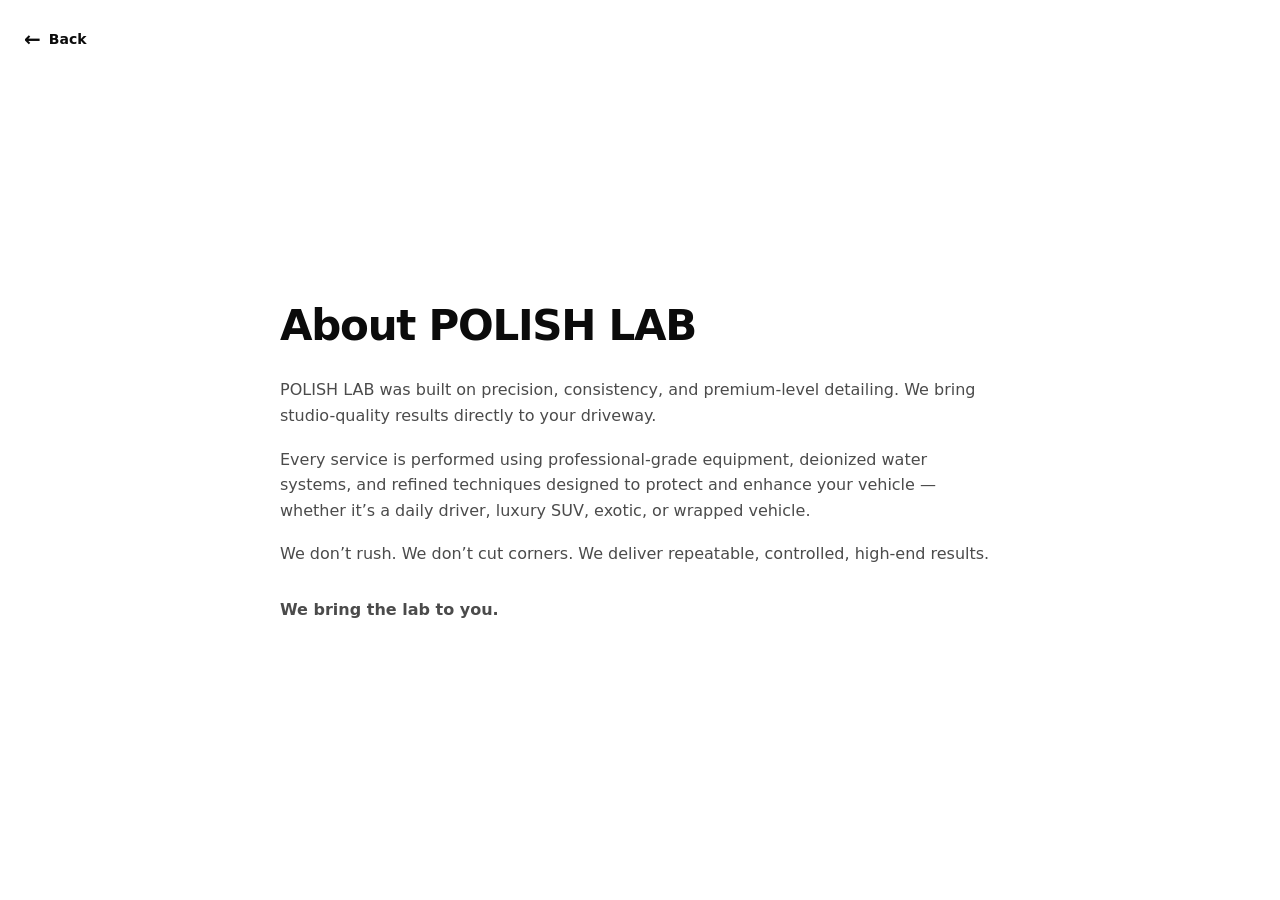
==== about.html @ dc3eb57a "Add files via upload" ====
<!DOCTYPE html>
<html lang="en">
  <head>
    <meta charset="UTF-8" />
    <meta name="viewport" content="width=device-width, initial-scale=1" />
    <title>About | POLISH LAB</title>
    <link rel="stylesheet" href="styles.css" />
  </head>
  <body>
    <section class="aboutPage">
      <a href="index.html" class="aboutBack" aria-label="Back to home">
        <span class="aboutBack__icon">←</span>
        <span class="aboutBack__text">Back</span>
      </a>

      <div class="aboutContainer">
        <h1>About POLISH LAB</h1>

        <p>
          POLISH LAB was built on precision, consistency, and premium-level
          detailing. We bring studio-quality results directly to your driveway.
        </p>

        <p>
          Every service is performed using professional-grade equipment,
          deionized water systems, and refined techniques designed to protect
          and enhance your vehicle — whether it’s a daily driver, luxury SUV,
          exotic, or wrapped vehicle.
        </p>

        <p>
          We don’t rush. We don’t cut corners. We deliver repeatable,
          controlled, high-end results.
        </p>

        <p class="aboutSignature">We bring the lab to you.</p>
      </div>
    </section>
  </body>
</html>
---- styles.css ----
:root {
  --bg: #ffffff;
  --text: #0b0b0b;
  --muted: #4b4b4b;
  --line: rgba(0, 0, 0, 0.12);
  --soft: rgba(0, 0, 0, 0.04);
  --shadow: 0 10px 30px rgba(0, 0, 0, 0.1);
  --shadow2: 0 18px 50px rgba(0, 0, 0, 0.12);

  --radius: 18px;
  --radius2: 24px;

  --container: 1120px;
  --font: "Inter", system-ui, -apple-system, Segoe UI, Roboto, Helvetica, Arial,
    sans-serif;
}

* {
  box-sizing: border-box;
}
html {
  scroll-behavior: smooth;
  scroll-padding-top: 90px; /* tweak if needed */
}
body {
  background: #000;
  margin: 0;
  font-family: var(--font);
  color: var(--text);

  line-height: 1.5;
}

main,
.section,
.footer {
  background: #fff;
}

img {
  max-width: 100%;
  display: block;
}
a {
  color: inherit;
  text-decoration: none;
}
button {
  font-family: inherit;
}

.container {
  width: min(var(--container), calc(100% - 32px));
  margin-inline: auto;
}

.sr-only {
  position: absolute;
  width: 1px;
  height: 1px;
  padding: 0;
  margin: -1px;
  overflow: hidden;
  clip: rect(0, 0, 0, 0);
  white-space: nowrap;
  border: 0;
}

.skip-link {
  position: absolute;
  left: -999px;
  top: 10px;
  background: #000;
  color: #fff;
  padding: 10px 12px;
  border-radius: 10px;
  z-index: 9999;
}
.skip-link:focus {
  left: 12px;
}

/* Header */
.header {
  position: sticky;
  top: 0;
  z-index: 100;
  background: rgba(255, 255, 255, 0.88);
  backdrop-filter: blur(10px);
  border-bottom: 1px solid var(--line);
  padding-top: env(safe-area-inset-top);
}
.header__inner {
  display: flex;
  align-items: center;
  justify-content: space-between;
  gap: 16px;
  padding: 14px 0;
}

.brand {
  display: flex;
  align-items: center;
  gap: 12px;
  min-width: 220px;
}
.brand__logo {
  width: 46px;
  height: 46px;
  object-fit: contain;
}
.brand__name {
  display: block;
  font-weight: 800;
  letter-spacing: 0.12em;
  font-size: 14px;
}
.brand__tagline {
  display: block;
  font-size: 12px;
  color: var(--muted);
}

.nav__toggle {
  display: none;
  border: 1px solid var(--line);
  background: white;
  color: #000;
  border-radius: 14px;
  padding: 10px 12px;
  align-items: center;
  justify-content: center;
  gap: 6px;
}
.nav__toggleLine {
  display: block;
  width: 20px;
  height: 2px;
  background: black;
  margin: 3px 0;
  border-radius: 10px;
}

.nav__menu {
  display: flex;
  align-items: center;
  gap: 18px;
  list-style: none;
  padding: 0;
  margin: 0;
}
/* Links */
.nav__link {
  position: relative;
  font-size: 14px;
  font-weight: 600;
  color: var(--text);
  padding: 8px 4px;
  transition: color 0.2s ease;
}

/* subtle underline hover (premium look) */
.nav__link::after {
  content: "";
  position: absolute;
  left: 0;
  bottom: -4px;
  width: 100%;
  height: 2px;
  background: #000;
  transform: scaleX(0);
  transform-origin: left;
  transition: transform 0.18s ease;
}

.nav__link:hover {
  color: #000;
}

.nav__link:hover::after {
  transform: scaleX(1);
}

/* CTA */
.nav__cta {
  margin-left: 8px;
}

.nav__cta .btn {
  padding: 10px 16px;
  border-radius: 999px;
  font-size: 14px;
  box-shadow: 0 10px 24px rgba(0, 0, 0, 0.08);
}

/* Buttons */
.btn {
  display: inline-flex;
  align-items: center;
  justify-content: center;
  gap: 10px;
  border-radius: 999px;
  border: 1px solid var(--line);
  padding: 12px 16px;
  font-weight: 600;
  font-size: 14px;
  letter-spacing: 0.02em;
  background: #fff;
  transition: transform 0.15s ease, box-shadow 0.15s ease, background 0.15s ease,
    border-color 0.15s ease;
  cursor: pointer;
}
.btn:hover {
  transform: translateY(-1px);
  box-shadow: 0 10px 24px rgba(0, 0, 0, 0.08);
}
.btn:active {
  transform: translateY(0);
}
.btn--primary {
  background: #000;
  color: #fff;
  border-color: #000;
}
.btn--primary:hover {
  box-shadow: 0 16px 30px rgba(0, 0, 0, 0.18);
}
.btn--nav {
  background: #000;
  color: #fff;
  border-color: #000;
}
.btn--ghost {
  background: transparent;
}
.btn--full {
  width: 100%;
}

/* Sections */
.section {
  padding: 80px 0;
}
.section--alt {
  background: linear-gradient(180deg, rgba(0, 0, 0, 0.02), rgba(0, 0, 0, 0));
  border-top: 1px solid var(--line);
  border-bottom: 1px solid var(--line);
}
.section__head {
  display: flex;
  align-items: flex-end;
  justify-content: space-between;
  gap: 16px;
  margin-bottom: 28px;
}
.section__title {
  margin: 0;
  font-size: 36px;
  letter-spacing: -0.02em;
}
.section__subtitle {
  margin: 0;
  max-width: 540px;
  color: var(--muted);
}

/* Hero */
.hero {
  position: relative;
  padding: 72px 0 56px;
  overflow: hidden;
}
.hero__grid {
  display: grid;
  grid-template-columns: 1.2fr 0.8fr;
  gap: 28px;
  align-items: stretch;
}
.kicker {
  display: inline-flex;
  gap: 8px;
  align-items: center;
  padding: 8px 12px;
  border: 1px solid var(--line);
  background: #fff;
  border-radius: 999px;
  margin: 0 0 14px;
  font-size: 12px;
  color: var(--muted);
}
.hero__title {
  margin: 0 0 14px;
  font-size: 52px;
  line-height: 1.05;
  letter-spacing: -0.04em;
}
.text-outline {
  -webkit-text-stroke: 1px #000;
  color: transparent;
}
.hero__subtitle {
  margin: 0 0 22px;
  font-size: 16px;
  color: var(--muted);
  max-width: 62ch;
}
.hero__actions {
  display: flex;
  flex-wrap: wrap;
  gap: 12px;
  margin-bottom: 22px;
}
.trust {
  display: flex;
  flex-wrap: wrap;
  gap: 10px 14px;
}
.trust__item {
  display: flex;
  gap: 10px;
  align-items: center;
  padding: 10px 12px;
  border-radius: 999px;
  background: var(--soft);
  border: 1px solid rgba(0, 0, 0, 0.06);
  font-size: 13px;
}
.trust__value {
  width: 22px;
  height: 22px;
  border-radius: 999px;
  background: #000;
  color: #fff;
  display: grid;
  place-items: center;
  font-size: 12px;
}
.trust__label {
  color: var(--muted);
}

.trust--links .trust__item {
  cursor: pointer;
}

.trust--links .trust__value {
  background: transparent;
  color: #000;
  border: 1px solid rgba(0, 0, 0, 0.12);
}

.trust--links .trust__item:hover .trust__value {
  background: #000;
  color: #fff;
  border-color: #000;
}

.hero__card {
  display: flex;
  align-items: flex-start; /* stops vertical stretching */
  margin-top: 70px;
}
.heroCard {
  width: 100%;
  max-width: 420px; /* keeps it compact and premium */
  border-radius: var(--radius2);
  border: 1px solid var(--line);
  background: #fff;
  box-shadow: var(--shadow2);
  overflow: hidden;
}
.heroCard__top {
  padding: 18px 18px 0;
}
.heroCard__label {
  margin: 0;
  font-size: 12px;
  color: var(--muted);
}
.heroCard__value {
  margin: 6px 0 0;
  font-weight: 700;
  letter-spacing: -0.02em;
  font-size: 22px;
}
.heroCard__body {
  padding: 18px;
}
.heroCard__title {
  margin: 10px 0 6px;
  font-size: 18px;
}
.heroCard__desc {
  margin: 0 0 14px;
  color: var(--muted);
  font-size: 14px;
}
.heroCard__fineprint {
  margin: 10px 0 0;
  font-size: 12px;
  color: var(--muted);
}
.hero__bg {
  position: absolute;
  inset: -40% -20%;
  background: radial-gradient(
      circle at 20% 20%,
      rgba(0, 0, 0, 0.12),
      transparent 40%
    ),
    radial-gradient(circle at 70% 30%, rgba(0, 0, 0, 0.1), transparent 35%),
    radial-gradient(circle at 40% 80%, rgba(0, 0, 0, 0.08), transparent 40%);
  pointer-events: none;
  filter: blur(20px);
  opacity: 0.55;
}

/* Cards */
.cards {
  display: grid;
  grid-template-columns: repeat(3, 1fr);
  gap: 16px;
}
.card {
  border: 1px solid var(--line);
  background: #fff;
  border-radius: var(--radius);
  padding: 20px;
  box-shadow: 0 10px 24px rgba(0, 0, 0, 0.06);
}
.card--soft {
  background: linear-gradient(180deg, #fff, rgba(0, 0, 0, 0.02));
}
.card__title {
  margin: 0 0 10px;
  font-size: 18px;
}
.card__text {
  margin: 0 0 14px;
  color: var(--muted);
  font-size: 14px;
}

.list {
  margin: 0;
  padding-left: 18px;
  color: var(--muted);
}
.list li {
  margin: 8px 0;
}
.list--compact li {
  margin: 6px 0;
}

/* Pricing */
.pricing {
  display: grid;
  grid-template-columns: repeat(3, 1fr);
  gap: 16px;
  align-items: stretch;
}
.priceCard {
  position: relative;
  border: 1px solid var(--line);
  background: #fff;
  border-radius: var(--radius2);
  padding: 20px;
  box-shadow: var(--shadow);
}
.priceCard--featured {
  border-color: #000;
  box-shadow: 0 22px 60px rgba(0, 0, 0, 0.16);
  transform: translateY(-6px);
}
.priceCard__badge {
  position: absolute;
  top: 14px;
  right: 14px;
  background: #000;
  color: #fff;
  font-size: 11px;
  padding: 8px 10px;
  border-radius: 999px;
  letter-spacing: 0.08em;
  text-transform: uppercase;
}
.priceCard__title {
  margin: 0 0 8px;
  font-size: 20px;
}
.priceCard__desc {
  margin: 0 0 14px;
  color: var(--muted);
  font-size: 14px;
}
.priceCard__meta {
  display: flex;
  align-items: baseline;
  justify-content: space-between;
  gap: 10px;
  border-top: 1px solid var(--line);
  border-bottom: 1px solid var(--line);
  padding: 12px 0;
  margin: 12px 0 14px;
}
.priceCard__price {
  font-size: 16px;
}
.priceCard__price strong {
  font-size: 20px;
}
.priceCard__note {
  color: var(--muted);
  font-size: 12px;
  max-width: 220px;
}

.note {
  margin-top: 18px;
  padding: 14px 16px;
  border-radius: var(--radius);
  border: 1px solid var(--line);
  background: #fff;
  color: var(--muted);
}

/* Booking */
.booking {
  display: grid;
  grid-template-columns: 0.95fr 1.05fr;
  gap: 16px;
  align-items: start;
  scroll-margin-top: 90px;
}

/* IMPORTANT: lock Square widget to a fixed viewport so the PAGE never shifts */
.squareWidgetWrap {
  border: 1px solid var(--line);
  border-radius: var(--radius2);
  background: #fff;
  padding: 18px;
  box-shadow: var(--shadow);

  /* new: fixed viewport height */
  height: min(78vh, 760px);
  min-height: 560px; /* keeps it usable on desktop */
  overflow: hidden; /* prevents the page from expanding/shrinking */
  position: relative;
}

/* Make the injected Square iframe fill the viewport */
.squareWidgetWrap iframe {
  width: 100% !important;
  height: 100% !important;
  border: 0 !important;
  display: block;
}

/* If Square injects a wrapper div around the iframe, keep it pinned */
.squareWidgetWrap > div {
  height: 100% !important;
}
.noscript {
  padding: 14px;
  border-radius: 14px;
  background: rgba(0, 0, 0, 0.06);
  color: var(--muted);
}

.divider {
  height: 1px;
  background: var(--line);
  margin: 16px 0;
}

/* Gallery */
.gallery {
  display: grid;
  grid-template-columns: repeat(3, 1fr);
  gap: 12px;
}
.gallery__item {
  border-radius: var(--radius);
  border: 1px solid var(--line);
  background: linear-gradient(135deg, rgba(0, 0, 0, 0.08), rgba(0, 0, 0, 0.02));
  min-height: 160px;
  padding: 16px;
  cursor: pointer;
  transition: transform 0.15s ease, box-shadow 0.15s ease;
}
.gallery__item:hover {
  transform: translateY(-2px);
  box-shadow: var(--shadow);
}
.gallery__ph {
  display: inline-flex;
  padding: 10px 12px;
  border-radius: 999px;
  background: #fff;
  border: 1px solid rgba(0, 0, 0, 0.1);
  color: var(--muted);
  font-size: 13px;
}

/* Reviews */
.reviewSlider {
  border: 1px solid var(--line);
  border-radius: var(--radius2);
  background: #fff;
  box-shadow: var(--shadow);
  padding: 18px;
}
.reviewSlider__track {
  display: flex;
  gap: 12px;
  overflow: hidden;
  scroll-behavior: smooth;
}
.review {
  flex: 0 0 100%;
  border-radius: var(--radius);
  background: linear-gradient(180deg, #fff, rgba(0, 0, 0, 0.02));
  border: 1px solid rgba(0, 0, 0, 0.08);
  padding: 18px;
}
.review__text {
  margin: 0 0 12px;
  font-size: 16px;
  letter-spacing: -0.01em;
}
.review__meta {
  margin: 0;
  color: var(--muted);
  font-size: 13px;
}
.reviewSlider__controls {
  display: flex;
  gap: 10px;
  justify-content: flex-end;
  margin-top: 12px;
}

/* FAQ */
.faq {
  display: grid;
  grid-template-columns: repeat(2, 1fr);
  gap: 12px;
}
.faq__item {
  border: 1px solid var(--line);
  border-radius: var(--radius);
  background: #fff;
  padding: 14px 16px;
}
.faq__q {
  cursor: pointer;
  font-weight: 600;
}
.faq__a {
  margin-top: 10px;
  color: var(--muted);
  font-size: 14px;
}

/* Contact */
.contact {
  display: grid;
  grid-template-columns: 1fr 1fr;
  gap: 16px;
  align-items: start;
}
.contactCards {
  margin-top: 14px;
  display: grid;
  grid-template-columns: repeat(3, 1fr);
  gap: 10px;
}
.miniCard {
  border: 1px solid var(--line);
  border-radius: var(--radius);
  background: #fff;
  padding: 12px;
}
.miniCard__label {
  margin: 0;
  font-size: 12px;
  color: var(--muted);
}
.miniCard__value {
  margin: 6px 0 0;
  font-weight: 650;
  font-size: 13px;
}

.contact__form {
  border: 1px solid var(--line);
  border-radius: var(--radius2);
  background: #fff;
  padding: 18px;
  box-shadow: var(--shadow);
}
.field {
  margin-bottom: 14px;
}
label {
  display: block;
  font-size: 12px;
  color: var(--muted);
  margin-bottom: 6px;
}
input,
textarea {
  width: 100%;
  border: 1px solid var(--line);
  border-radius: 14px;
  padding: 12px 12px;
  font-size: 14px;
  outline: none;
  transition: border-color 0.15s ease, box-shadow 0.15s ease;
}
input:focus,
textarea:focus {
  border-color: #000;
  box-shadow: 0 0 0 4px rgba(0, 0, 0, 0.08);
}
.error {
  display: block;
  margin-top: 6px;
  color: #a40000;
  font-size: 12px;
  min-height: 14px;
}
.formNote {
  margin: 10px 0 0;
  color: var(--muted);
  font-size: 12px;
}

/* Footer */
.footer {
  border-top: 1px solid var(--line);
  padding: 26px 0 80px;
  background: #fff;
}
.footer__inner {
  display: grid;
  grid-template-columns: 1fr auto;
  gap: 16px;
  align-items: center;
}
.footer__brand {
  display: flex;
  align-items: center;
  gap: 12px;
}
.footer__logo {
  width: 40px;
  height: 40px;
  object-fit: contain;
}
.footer__name {
  margin: 0;
  font-weight: 800;
  letter-spacing: 0.12em;
  font-size: 13px;
}
.footer__copy {
  margin: 4px 0 0;
  color: var(--muted);
  font-size: 12px;
}
.footer__links {
  display: flex;
  gap: 14px;
  color: var(--muted);
  font-size: 14px;
}
.footer__links a:hover {
  color: var(--text);
}
.footer__fineprint {
  grid-column: 1 / -1;
  margin: 0;
  color: var(--muted);
  font-size: 12px;
}

/* Sticky booking button */
.stickyBook {
  position: fixed;
  left: 0;
  right: 0;
  bottom: 0;
  padding: 12px;
  background: rgba(255, 255, 255, 0.9);
  backdrop-filter: blur(10px);
  border-top: 1px solid var(--line);
  z-index: 120;
  display: none;
}

/* Modal */
.modal {
  position: fixed;
  inset: 0;
  display: none;
  z-index: 200;
}
.modal[aria-hidden="false"] {
  display: block;
}
.modal__backdrop {
  position: absolute;
  inset: 0;
  background: rgba(0, 0, 0, 0.55);
}
.modal__panel {
  position: relative;
  width: min(720px, calc(100% - 24px));
  margin: 8vh auto 0;
  background: #fff;
  border-radius: var(--radius2);
  padding: 18px;
  box-shadow: var(--shadow2);
}
.modal__close {
  position: absolute;
  top: 10px;
  right: 10px;
  border: 1px solid var(--line);
  border-radius: 12px;
  background: #fff;
  width: 40px;
  height: 40px;
  cursor: pointer;
}
.modal__title {
  margin: 0 0 6px;
  font-weight: 800;
  letter-spacing: -0.02em;
}
.modal__text {
  margin: 0;
  color: var(--muted);
}

/* Responsive */
@media (max-width: 980px) {
  .hero__card {
    margin-top: 10px;
  }
  .hero__grid {
    grid-template-columns: 1fr;
  }
  .hero__title {
    font-size: 44px;
  }
  .section__head {
    flex-direction: column;
    align-items: flex-start;
  }
  .cards {
    grid-template-columns: 1fr;
  }
  .pricing {
    grid-template-columns: 1fr;
  }
  .priceCard--featured {
    transform: none;
  }
  .booking {
    grid-template-columns: 1fr;
  }
  .gallery {
    grid-template-columns: repeat(2, 1fr);
  }
  .faq {
    grid-template-columns: 1fr;
  }
  .contact {
    grid-template-columns: 1fr;
  }
  .contactCards {
    grid-template-columns: 1fr;
  }
  .footer__inner {
    grid-template-columns: 1fr;
  }
  .footer__links {
    justify-content: flex-start;
  }
}

@media (max-width: 860px) {
  /* Hamburger */
  .nav__toggle {
    display: inline-flex !important;
    align-items: center;
    justify-content: center;
    width: 46px;
    height: 46px;
    border-radius: 16px;
    box-shadow: 0 10px 24px rgba(0, 0, 0, 0.08);
  }

  /* Menu panel (premium) */
  .nav__menu {
    position: absolute;
    top: 72px;
    left: 16px;
    right: 16px;

    display: none;
    flex-direction: column;
    gap: 0;

    background: rgba(255, 255, 255, 0.92);
    backdrop-filter: blur(14px);
    -webkit-backdrop-filter: blur(14px);

    border: 1px solid rgba(0, 0, 0, 0.12);
    border-radius: 22px;
    padding: 10px;

    box-shadow: 0 22px 60px rgba(0, 0, 0, 0.16);
    z-index: 200;

    transform-origin: top;
  }

  /* Open state + animation */
  .nav__menu.is-open {
    display: flex;
    animation: navDrop 0.18s ease-out;
  }

  @keyframes navDrop {
    from {
      opacity: 0;
      transform: translateY(-8px) scale(0.98);
    }
    to {
      opacity: 1;
      transform: translateY(0) scale(1);
    }
  }

  /* Links (bigger + separators) */
  .nav__link {
    display: flex;
    align-items: center;
    justify-content: space-between;

    padding: 14px 14px;
    border-radius: 16px;

    font-size: 15px;
    font-weight: 600;
    color: var(--text);
  }

  .nav__link::after {
    content: none;
  }

  .nav__link:hover {
    background: rgba(0, 0, 0, 0.04);
  }

  /* subtle divider line between items */
  .nav__menu li:not(.nav__cta) + li:not(.nav__cta) {
    border-top: 1px solid rgba(0, 0, 0, 0.06);
    margin-top: 2px;
    padding-top: 2px;
  }

  /* CTA section */
  .nav__cta {
    margin-top: 10px;
    padding-top: 10px;
    border-top: 1px solid rgba(0, 0, 0, 0.08);
  }

  .nav__cta .btn {
    width: 100%;
    justify-content: center;
    padding: 14px;
    font-size: 15px;
    border-radius: 999px;
  }

  /* Hero card center */
  .hero__card {
    justify-content: center;
  }
  .heroCard {
    margin-inline: auto;
  }

  /* Sticky book */
  .stickyBook {
    display: block;
  }
}

/* =========================
   SERVICES (clean premium grid)
========================= */
.svcGrid {
  display: grid;
  grid-template-columns: repeat(3, 1fr);
  gap: 16px;
}

.svcCard {
  border: 1px solid var(--line);
  background: #fff;
  border-radius: var(--radius2);
  padding: 18px;
  box-shadow: 0 10px 24px rgba(0, 0, 0, 0.06);
  display: flex;
  flex-direction: column;
}

.svcCard--wide {
  grid-column: 1 / -1;
}

.svcCard__head {
  margin-bottom: 12px;
}

.svcCard__title {
  margin: 0 0 6px;
  font-size: 20px;
  letter-spacing: -0.02em;
}

.svcCard__sub {
  margin: 0;
  color: var(--muted);
  font-size: 14px;
  max-width: 56ch;
}

.svcTier {
  border: 1px solid rgba(0, 0, 0, 0.08);
  background: rgba(0, 0, 0, 0.02);
  border-radius: var(--radius);
  padding: 12px 12px;
  margin-top: 10px;
}

.svcTier--premium {
  border-color: #000;
  background: #fff;
}

.svcTier--signature {
  border-color: #000;
  background: linear-gradient(180deg, #fff, rgba(0, 0, 0, 0.03));
}

.svcTier__top {
  display: flex;
  align-items: center;
  justify-content: space-between;
  gap: 10px;
  margin-bottom: 6px;
}

.svcTier__name {
  font-weight: 650;
  font-size: 14px;
  letter-spacing: -0.01em;
}

.svcTier__tag {
  font-size: 11px;
  padding: 6px 10px;
  border-radius: 999px;
  border: 1px solid rgba(0, 0, 0, 0.12);
  color: var(--muted);
  background: #fff;
  letter-spacing: 0.08em;
  text-transform: uppercase;
}

.svcTier__tag--dark {
  background: #000;
  color: #fff;
  border-color: #000;
}

.svcTier__desc {
  margin: 0;
  color: var(--muted);
  font-size: 13px;
  line-height: 1.45;
}

.svcCard__cta {
  margin-top: auto;
  padding-top: 12px;
  color: #000;
  font-weight: 600;
  font-size: 14px;
  text-decoration: none;
  display: inline-flex;
  align-items: center;
  gap: 8px;
}

.svcCard__cta:hover {
  text-decoration: underline;
}

@media (max-width: 980px) {
  .svcGrid {
    grid-template-columns: 1fr;
  }
  .svcCard--wide {
    grid-column: auto;
  }
}

#services {
  padding-top: 32px; /* was effectively 80px */
}

/* Most Popular: slightly tighter list spacing inside cards */
#packages .list--compact li {
  margin: 5px 0;
}

/* Align "Most Popular" cards perfectly */
#packages .priceCard {
  display: flex;
  flex-direction: column;
}

#packages .priceCard .list {
  margin-top: 10px;
  margin-bottom: 14px;
}

/* Push CTA area to the bottom so all buttons line up */
#packages .priceCard .btn {
  margin-top: auto;
}

/* Fineprint spacing consistent (avoid inline style differences) */
#packages .priceCard .pkgFineprint {
  margin-top: 10px;
  font-size: 12px;
  color: var(--muted);
}

/* Most Popular: keep all cards perfectly level */
#packages .priceCard--featured {
  transform: none;
}

/* Most Popular: lock CTA block to the bottom */
#packages .priceCard {
  display: flex;
  flex-direction: column;
}

#packages .pkgCta {
  margin-top: auto; /* pushes button+fineprint to bottom */
}

#packages .pkgFineprint {
  margin: 10px 0 0;
  font-size: 12px;
  color: var(--muted);
}

/* FAQ polish: better click target + subtle hover */
.faq__q {
  list-style: none;
  padding: 6px 0;
}

.faq__item[open] {
  border-color: rgba(0, 0, 0, 0.22);
  box-shadow: 0 10px 24px rgba(0, 0, 0, 0.06);
}

.faq__item:hover {
  border-color: rgba(0, 0, 0, 0.18);
}

.faq {
  display: block !important; /* override grid */
  column-count: 2;
  column-gap: 12px;
}

.faq__item {
  display: inline-block; /* needed for columns */
  width: 100%;
  margin: 0 0 12px;
  break-inside: avoid;
  -webkit-column-break-inside: avoid; /* Safari */
}

@media (max-width: 980px) {
  .faq {
    column-count: 1;
  }
}

/* =========================
   Contact (premium)
========================= */
.contactPro {
  display: grid;
  grid-template-columns: 1.05fr 0.95fr;
  gap: 16px;
  align-items: start;
}

.contactActions {
  display: flex;
  flex-wrap: wrap;
  gap: 10px;
  margin: 18px 0 16px;
}

.contactGrid {
  display: grid;
  grid-template-columns: repeat(2, 1fr);
  gap: 12px;
}

.infoCard {
  border: 1px solid var(--line);
  border-radius: var(--radius);
  background: #fff;
  padding: 14px;
}

.infoCard__label {
  margin: 0;
  font-size: 12px;
  color: var(--muted);
}

.infoCard__value {
  margin: 6px 0 0;
  font-weight: 700;
  font-size: 14px;
}

.infoCard__note {
  margin: 8px 0 0;
  font-size: 12px;
  color: var(--muted);
  line-height: 1.4;
}

.contactLink {
  text-decoration: underline;
  text-underline-offset: 3px;
}

.contactMini {
  margin-top: 14px;
  border: 1px solid var(--line);
  border-radius: var(--radius);
  background: linear-gradient(180deg, #fff, rgba(0, 0, 0, 0.02));
  padding: 14px;
  color: var(--muted);
  font-size: 14px;
}

.contactPro__form {
  border: 1px solid var(--line);
  border-radius: var(--radius2);
  background: #fff;
  padding: 18px;
  box-shadow: var(--shadow);
}

.formHead {
  margin-bottom: 14px;
}

.formHead__title {
  margin: 0 0 6px;
  font-size: 18px;
}

.formHead__sub {
  margin: 0;
  color: var(--muted);
  font-size: 14px;
}

.fieldRow {
  display: grid;
  grid-template-columns: 1fr 1fr;
  gap: 12px;
}

select {
  width: 100%;
  border: 1px solid var(--line);
  border-radius: 14px;
  padding: 12px 12px;
  font-size: 14px;
  outline: none;
  background: #fff;
}

select:focus {
  border-color: #000;
  box-shadow: 0 0 0 4px rgba(0, 0, 0, 0.08);
}

.formFineprint {
  margin: 10px 0 0;
  color: var(--muted);
  font-size: 12px;
}

@media (max-width: 980px) {
  .contactPro {
    grid-template-columns: 1fr;
  }
  .contactGrid {
    grid-template-columns: 1fr;
  }
  .fieldRow {
    grid-template-columns: 1fr;
  }
}

/* =========================
   Gift Cards
========================= */
.giftGrid {
  display: grid;
  grid-template-columns: 1.1fr 0.9fr;
  gap: 18px;
  align-items: center;
}

.giftContent .btn {
  margin-top: 16px;
}

.giftCard {
  border-radius: var(--radius2);
  border: 1px solid var(--line);
  background: linear-gradient(180deg, #000, #111);
  color: #fff;
  padding: 26px;
  box-shadow: var(--shadow2);
}

.giftCard__label {
  margin: 0 0 6px;
  font-size: 12px;
  letter-spacing: 0.18em;
  opacity: 0.7;
}

.giftCard__value {
  margin: 0;
  font-size: 28px;
  font-weight: 800;
  letter-spacing: -0.02em;
}

.giftCard__note {
  margin-top: 12px;
  font-size: 13px;
  opacity: 0.85;
}

@media (max-width: 980px) {
  .giftGrid {
    grid-template-columns: 1fr;
  }
}

/* =========================
   Gift Card – Physical Card Look
========================= */
.giftCard {
  position: relative;
  height: 220px;
  max-width: 360px; /* ⬅ controls length */
  width: 100%;
  margin-inline: auto;

  border-radius: 20px;
  background: linear-gradient(180deg, #0a0a0a, #000);
  border: 1px solid rgba(255, 255, 255, 0.08);
  display: grid;
  place-items: center;
  box-shadow: 0 20px 40px rgba(0, 0, 0, 0.5),
    inset 0 1px 0 rgba(255, 255, 255, 0.06);
  overflow: hidden;
}

.giftCard__logo {
  width: 140px;
  height: auto;
  opacity: 0.95;
  filter: drop-shadow(0 6px 14px rgba(0, 0, 0, 0.6));
}

/* subtle light sweep for luxury feel */
.giftCard__shine {
  position: absolute;
  inset: 0;
  background: linear-gradient(
    120deg,
    transparent 30%,
    rgba(255, 255, 255, 0.08),
    transparent 70%
  );
  opacity: 0.6;
  pointer-events: none;
}

.giftCard {
  transition: transform 0.25s ease, box-shadow 0.25s ease;
}

.giftCard:hover {
  transform: translateY(-4px);
  box-shadow: 0 28px 60px rgba(0, 0, 0, 0.6),
    inset 0 1px 0 rgba(255, 255, 255, 0.06);
}

/* =========================
   Footer (premium)
========================= */
.footer__inner {
  display: grid;
  grid-template-columns: 1fr;
  gap: 18px;
}

.footer__cols {
  display: grid;
  grid-template-columns: repeat(3, 1fr);
  gap: 14px;
}

.footerCol {
  border: 1px solid var(--line);
  border-radius: var(--radius);
  background: #fff;
  padding: 14px;
}

.footerCol__title {
  margin: 0 0 10px;
  font-size: 12px;
  letter-spacing: 0.12em;
  text-transform: uppercase;
  color: var(--muted);
}

.footerCol__links {
  display: grid;
  gap: 8px;
  font-size: 14px;
  color: var(--muted);
}

.footerCol__links a:hover {
  color: var(--text);
}

.footer__bar {
  display: flex;
  align-items: center;
  justify-content: space-between;
  gap: 12px;
  border-top: 1px solid var(--line);
  padding-top: 14px;
}

.footer__book {
  font-weight: 700;
  color: #000;
  white-space: nowrap;
}

.footer__book:hover {
  text-decoration: underline;
  text-underline-offset: 3px;
}

@media (max-width: 980px) {
  .footer__cols {
    grid-template-columns: 1fr;
  }
  .footer__bar {
    flex-direction: column;
    align-items: flex-start;
  }
}

@media (max-width: 980px) {
  .hero__card {
    justify-content: center; /* centers horizontally */
  }

  .heroCard {
    margin-inline: auto; /* safety net */
  }
}

/* =========================
   About Page
========================= */
.aboutPage {
  min-height: 100vh;
  padding: 80px 20px;
  display: flex;
  align-items: center;
  justify-content: center;
  background: var(--bg);
  position: relative;
}

.aboutContainer {
  max-width: 720px;
  text-align: left;
}

.aboutContainer h1 {
  font-size: 42px;
  margin-bottom: 20px;
  letter-spacing: -0.03em;
}

.aboutContainer p {
  font-size: 16px;
  color: var(--muted);
  margin-bottom: 18px;
  line-height: 1.6;
}

.aboutSignature {
  margin-top: 30px;
  font-weight: 700;
  color: var(--text);
}

/* Back Arrow */
.aboutBack {
  position: absolute;
  top: 24px;
  left: 24px;
  display: inline-flex;
  align-items: center;
  gap: 8px;
  font-size: 14px;
  font-weight: 600;
  color: var(--text);
}

.aboutBack__icon {
  font-size: 20px;
  transition: transform 0.2s ease;
}

.aboutBack:hover .aboutBack__icon {
  transform: translateX(-4px);
}

.aboutSub {
  margin: 0 0 20px;
  font-size: 18px;
  font-weight: 600;
  letter-spacing: 0.08em;
  text-transform: uppercase;
  color: var(--muted);
}

.processList {
  margin-top: 20px;
  padding-left: 20px;
  display: grid;
  gap: 16px;
}

.processList li strong {
  color: var(--text);
}

.processList li p {
  margin: 8px 0 0;
  font-size: 14px;
  color: var(--muted);
  line-height: 1.6;
}

.advantagesList {
  display: grid;
  gap: 18px;
  margin-top: 20px;
}

.advantageItem h3 {
  margin: 0 0 8px;
  font-size: 16px;
}

.advantageItem p {
  margin: 0;
  font-size: 14px;
  color: var(--muted);
  line-height: 1.6;
}

/* =========================
   MOBILE SPACING — ULTRA TIGHT (BUT CLEAN)
========================= */
@media (max-width: 860px) {
  /* Sections start much sooner */
  .section {
    padding: 22px 0;
  }

  /* First section after hero almost hugs it */
  .hero + .section {
    padding-top: 16px;
  }

  /* Hero compact */
  .hero {
    padding: 26px 0 22px;
  }

  /* Section headers tighter */
  .section__head {
    margin-bottom: 10px;
  }

  /* Titles tighter */
  .section__title {
    margin-bottom: 4px;
    font-size: 28px;
  }

  /* Subtitle spacing reduced */
  .section__subtitle {
    margin-top: 2px;
    margin-bottom: 8px;
  }

  /* Grid gaps tighter */
  .cards,
  .pricing,
  .svcGrid,
  .contactPro,
  .booking {
    gap: 8px;
  }

  /* FAQ padding tighter */
  .faq__item {
    padding: 10px 12px;
  }

  /* Contact form tighter */
  .contact__form {
    padding: 14px;
  }
}

@media (max-width: 860px) {
  /* Header color tweak is fine */
  .header {
    position: sticky;
    top: 0;
    z-index: 100;
    background: black;
    color: #d4d7db;
    backdrop-filter: blur(10px);
    border-bottom: 1px solid var(--line);
  }

  .brand__tagline {
    font-size: 12px;
    color: #9ea3a8;
  }

  /* Hamburger SHOULD be visible */
  .nav__toggle {
    display: inline-flex !important;
    align-items: center;
    justify-content: center;
    width: 46px;
    height: 46px;
    border-radius: 16px;
    background: black;
    outline: white solid 1px;
  }

  .nav__toggleLine {
    background: white;
  }

  /* IMPORTANT: menu hidden by default */
  .nav__menu {
    position: absolute;
    top: 72px;
    left: 16px;
    right: 16px;

    display: none; /* ✅ keep hidden */
    flex-direction: column;
    gap: 0;

    background: rgba(255, 255, 255, 0.95);
    backdrop-filter: blur(14px);
    border: 1px solid rgba(0, 0, 0, 0.12);
    border-radius: 22px;
    padding: 10px;

    box-shadow: 0 22px 60px rgba(0, 0, 0, 0.16);
    z-index: 200;
  }

  /* ONLY open when JS adds class */
  .nav__menu.is-open {
    display: flex;
    animation: navDrop 0.18s ease-out;
  }

  .nav__link {
    padding: 14px 14px;
    border-radius: 16px;
    font-size: 15px;
    font-weight: 600;
    color: #000;
  }

  .nav__link:hover {
    background: rgba(0, 0, 0, 0.04);
  }

  .nav__cta {
    margin-top: 10px;
    padding-top: 10px;
    border-top: 1px solid rgba(0, 0, 0, 0.08);
  }
}

/* Hide specific elements only on mobile */
@media (max-width: 860px) {
  .hide-mobile {
    display: none !important;
  }
}
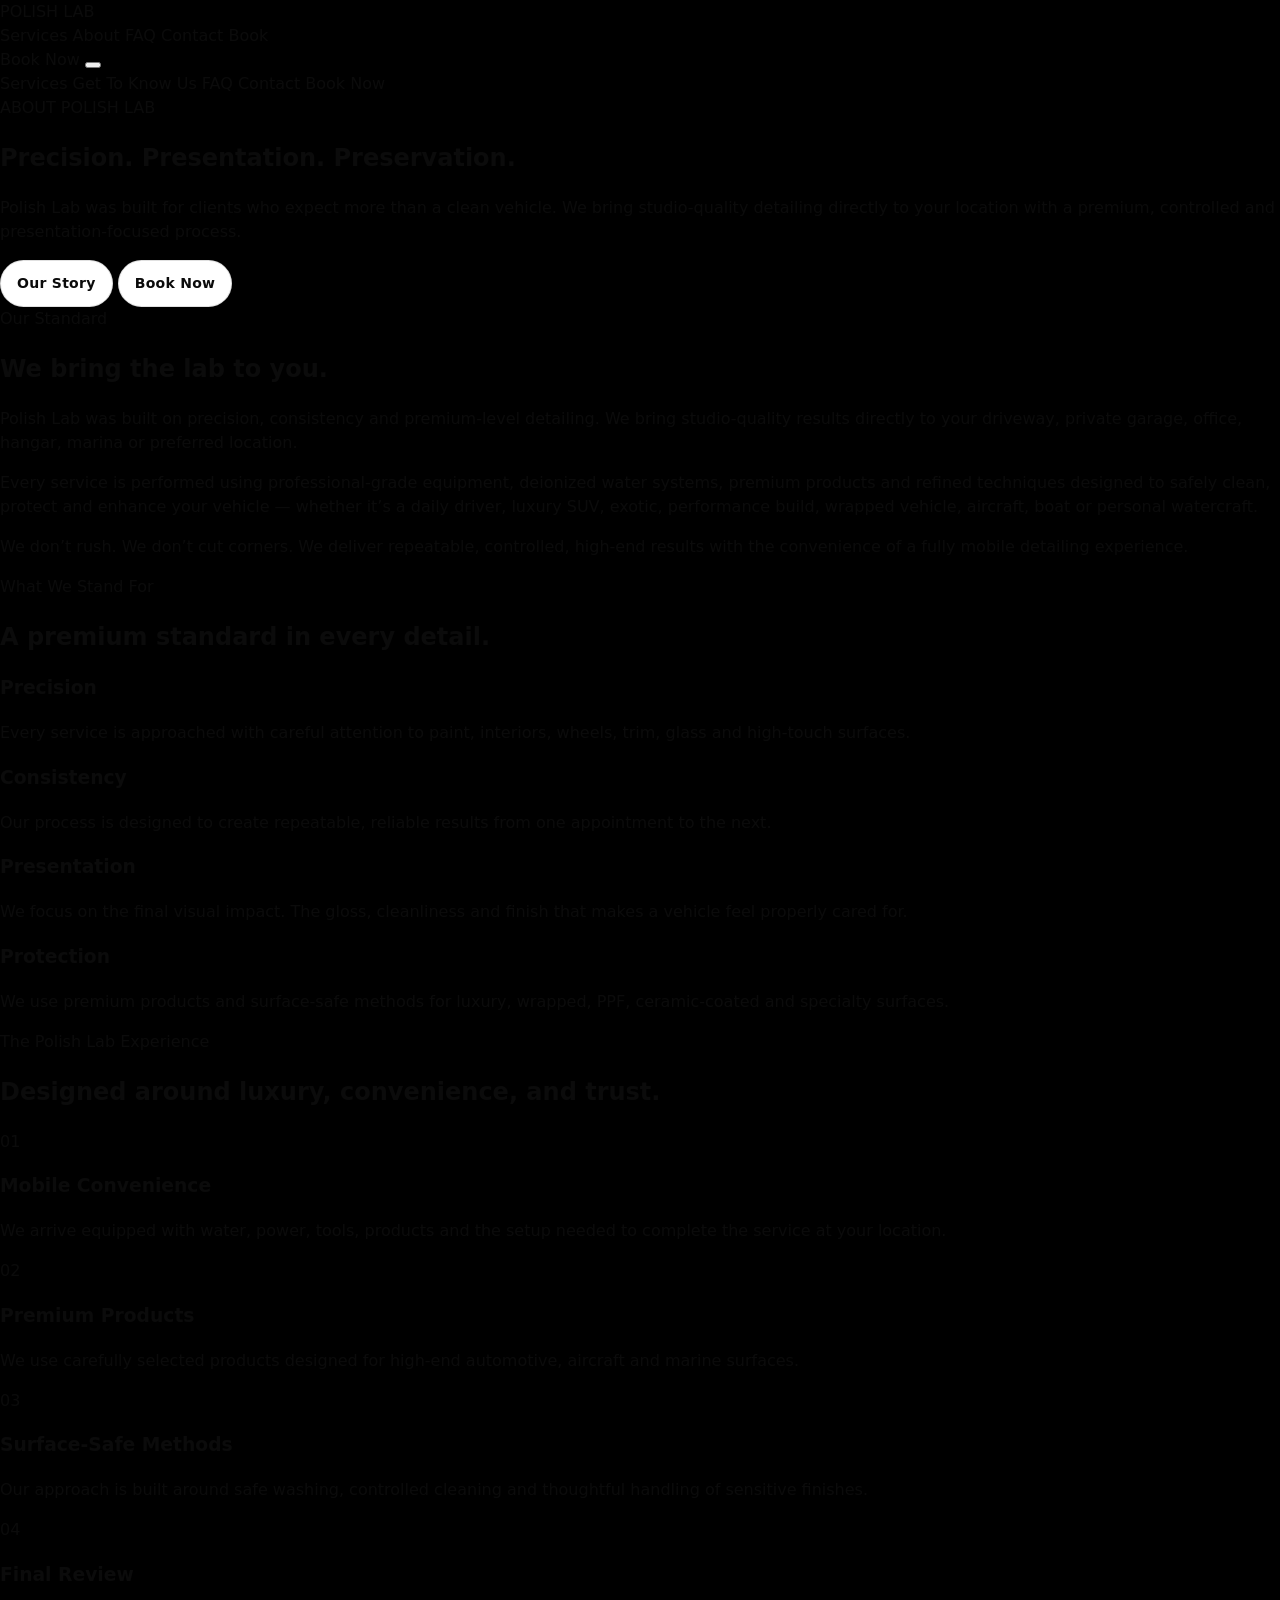
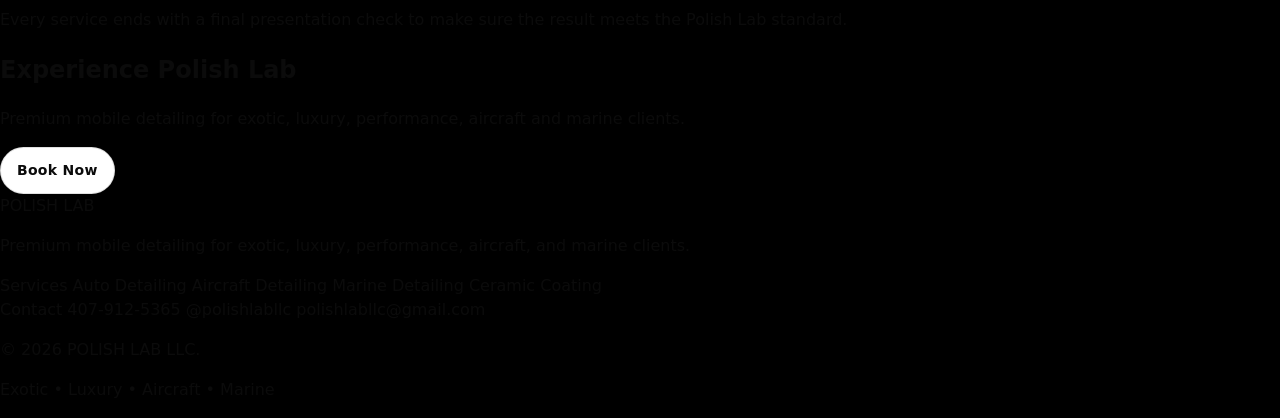
==== commit f15b3377: "Add files via upload" ====
--- a/about.html
+++ b/about.html
@@ -2,39 +2,255 @@
 <html lang="en">
   <head>
     <meta charset="UTF-8" />
-    <meta name="viewport" content="width=device-width, initial-scale=1" />
+    <meta name="viewport" content="width=device-width, initial-scale=1.0" />
+    <link rel="icon" href="polishlabtransparentlogo.png" />
     <title>About | POLISH LAB</title>
+
     <link rel="stylesheet" href="styles.css" />
   </head>
+
   <body>
-    <section class="aboutPage">
-      <a href="index.html" class="aboutBack" aria-label="Back to home">
-        <span class="aboutBack__icon">←</span>
-        <span class="aboutBack__text">Back</span>
+    <!-- NAVBAR -->
+    <header class="navbar">
+      <a href="index.html" class="logo">POLISH LAB</a>
+
+      <nav class="nav-links">
+        <a href="#services">Services</a>
+
+        <a href="#about">About</a>
+
+        <a href="#faq">FAQ</a>
+
+        <a href="#contact">Contact</a>
+
+        <a
+          href="https://square.site/appointments/book/rlv0rnjqiiqgdj/L0VBB9X74ZW7B/start"
+          >Book</a
+        >
+      </nav>
+
+      <a
+        href="https://square.site/appointments/book/rlv0rnjqiiqgdj/L0VBB9X74ZW7B/start"
+        class="nav-btn desktop-book"
+        >Book Now</a
+      >
+
+      <button class="hamburger" id="hamburger" aria-label="Open menu">
+        <span></span>
+
+        <span></span>
+
+        <span></span>
+      </button>
+    </header>
+
+    <div class="mobile-menu" id="mobileMenu">
+      <a href="#services">Services</a>
+
+      <a href="about.html">Get To Know Us</a>
+
+      <a href="#faq">FAQ</a>
+
+      <a href="#contact">Contact</a>
+
+      <a
+        href="https://square.site/appointments/book/rlv0rnjqiiqgdj/L0VBB9X74ZW7B/start"
+        >Book Now</a
+      >
+    </div>
+
+    <!-- ABOUT HERO -->
+    <section class="service-hero about-page-hero">
+      <div class="service-hero-content">
+        <div class="eyebrow">ABOUT POLISH LAB</div>
+
+        <h1>Precision. Presentation. Preservation.</h1>
+        <p>
+          Polish Lab was built for clients who expect more than a clean vehicle.
+          We bring studio-quality detailing directly to your location with a
+          premium, controlled and presentation-focused process.
+        </p>
+
+        <div class="hero-buttons">
+          <a href="#story" class="btn btn-secondary">Our Story</a>
+          <a
+            href="https://square.site/appointments/book/rlv0rnjqiiqgdj/L0VBB9X74ZW7B/start"
+            class="btn btn-primary"
+            >Book Now</a
+          >
+        </div>
+      </div>
+    </section>
+
+    <!-- STORY -->
+    <section class="service-intro" id="story">
+      <div class="section-header">
+        <span>Our Standard</span>
+        <h2>We bring the lab to you.</h2>
+        <p>
+          Polish Lab was built on precision, consistency and premium-level
+          detailing. We bring studio-quality results directly to your driveway,
+          private garage, office, hangar, marina or preferred location.
+        </p>
+
+        <p>
+          Every service is performed using professional-grade equipment,
+          deionized water systems, premium products and refined techniques
+          designed to safely clean, protect and enhance your vehicle — whether
+          it’s a daily driver, luxury SUV, exotic, performance build, wrapped
+          vehicle, aircraft, boat or personal watercraft.
+        </p>
+
+        <p>
+          We don’t rush. We don’t cut corners. We deliver repeatable,
+          controlled, high-end results with the convenience of a fully mobile
+          detailing experience.
+        </p>
+      </div>
+    </section>
+
+    <!-- VALUES -->
+    <section class="packages">
+      <div class="section-header">
+        <span>What We Stand For</span>
+        <h2>A premium standard in every detail.</h2>
+      </div>
+
+      <div class="package-list">
+        <div class="package-card">
+          <h3>Precision</h3>
+          <p>
+            Every service is approached with careful attention to paint,
+            interiors, wheels, trim, glass and high-touch surfaces.
+          </p>
+        </div>
+
+        <div class="package-card">
+          <h3>Consistency</h3>
+          <p>
+            Our process is designed to create repeatable, reliable results from
+            one appointment to the next.
+          </p>
+        </div>
+
+        <div class="package-card">
+          <h3>Presentation</h3>
+          <p>
+            We focus on the final visual impact. The gloss, cleanliness and
+            finish that makes a vehicle feel properly cared for.
+          </p>
+        </div>
+
+        <div class="package-card">
+          <h3>Protection</h3>
+          <p>
+            We use premium products and surface-safe methods for luxury,
+            wrapped, PPF, ceramic-coated and specialty surfaces.
+          </p>
+        </div>
+      </div>
+    </section>
+
+    <!-- EXPERIENCE -->
+    <section class="process">
+      <div class="section-header">
+        <span>The Polish Lab Experience</span>
+        <h2>Designed around luxury, convenience, and trust.</h2>
+      </div>
+
+      <div class="process-list">
+        <div>
+          <span>01</span>
+          <h3>Mobile Convenience</h3>
+          <p>
+            We arrive equipped with water, power, tools, products and the setup
+            needed to complete the service at your location.
+          </p>
+        </div>
+
+        <div>
+          <span>02</span>
+          <h3>Premium Products</h3>
+          <p>
+            We use carefully selected products designed for high-end automotive,
+            aircraft and marine surfaces.
+          </p>
+        </div>
+
+        <div>
+          <span>03</span>
+          <h3>Surface-Safe Methods</h3>
+          <p>
+            Our approach is built around safe washing, controlled cleaning and
+            thoughtful handling of sensitive finishes.
+          </p>
+        </div>
+
+        <div>
+          <span>04</span>
+          <h3>Final Review</h3>
+          <p>
+            Every service ends with a final presentation check to make sure the
+            result meets the Polish Lab standard.
+          </p>
+        </div>
+      </div>
+    </section>
+
+    <!-- CTA -->
+    <section class="cta" id="book">
+      <h2>Experience Polish Lab</h2>
+      <p>
+        Premium mobile detailing for exotic, luxury, performance, aircraft and
+        marine clients.
+      </p>
+
+      <a
+        href="https://square.site/appointments/book/rlv0rnjqiiqgdj/L0VBB9X74ZW7B/start"
+        class="btn btn-primary"
+      >
+        Book Now
       </a>
-
-      <div class="aboutContainer">
-        <h1>About POLISH LAB</h1>
-
-        <p>
-          POLISH LAB was built on precision, consistency, and premium-level
-          detailing. We bring studio-quality results directly to your driveway.
-        </p>
-
-        <p>
-          Every service is performed using professional-grade equipment,
-          deionized water systems, and refined techniques designed to protect
-          and enhance your vehicle — whether it’s a daily driver, luxury SUV,
-          exotic, or wrapped vehicle.
-        </p>
-
-        <p>
-          We don’t rush. We don’t cut corners. We deliver repeatable,
-          controlled, high-end results.
-        </p>
-
-        <p class="aboutSignature">We bring the lab to you.</p>
-      </div>
-    </section>
+    </section>
+
+    <!-- FOOTER -->
+    <footer class="site-footer">
+      <div class="footer-top">
+        <div class="footer-links">
+          <span>POLISH LAB</span>
+
+          <p>
+            Premium mobile detailing for exotic, luxury, performance, aircraft,
+            and marine clients.
+          </p>
+        </div>
+
+        <div class="footer-links">
+          <span>Services</span>
+
+          <a href="auto_detailing.html">Auto Detailing</a>
+          <a href="aircraft_detailing.html">Aircraft Detailing</a>
+          <a href="marine_detailing.html">Marine Detailing</a>
+          <a href="ceramic_coating.html">Ceramic Coating</a>
+        </div>
+
+        <div class="footer-contact">
+          <span>Contact</span>
+
+          <a href="tel:+14079125365"> 407-912-5365 </a>
+
+          <a href="https://instagram.com/polishlabllc"> @polishlabllc </a>
+
+          <a href="mailto:polishlabllc@gmail.com"> polishlabllc@gmail.com </a>
+        </div>
+      </div>
+
+      <div class="footer-bottom">
+        <p>© 2026 POLISH LAB LLC.</p>
+
+        <p>Exotic • Luxury • Aircraft • Marine</p>
+      </div>
+    </footer>
+    <script src="script.js"></script>
   </body>
 </html>
--- a/styles.css
+++ b/styles.css
@@ -85,7 +85,7 @@
   position: sticky;
   top: 0;
   z-index: 100;
-  background: rgba(255, 255, 255, 0.88);
+  background-color: white;
   backdrop-filter: blur(10px);
   border-bottom: 1px solid var(--line);
   padding-top: env(safe-area-inset-top);
@@ -321,24 +321,42 @@
   align-items: center;
   padding: 10px 12px;
   border-radius: 999px;
-  background: var(--soft);
-  border: 1px solid rgba(0, 0, 0, 0.06);
+
+  background: rgba(255, 255, 255, 0.7);
+  border: 1px solid rgba(0, 0, 0, 0.1);
+  box-shadow: 0 12px 28px rgba(0, 0, 0, 0.07);
+  backdrop-filter: blur(10px);
+
   font-size: 13px;
-}
+  text-decoration: none;
+
+  transition: transform 180ms ease, box-shadow 180ms ease,
+    border-color 180ms ease;
+}
+
+.trust__item:hover {
+  transform: translateY(-2px);
+  border-color: rgba(0, 0, 0, 0.18);
+  box-shadow: 0 18px 40px rgba(0, 0, 0, 0.11);
+}
+
 .trust__value {
   width: 22px;
   height: 22px;
   border-radius: 999px;
+  display: grid;
+  place-items: center;
+  font-size: 12px;
+
   background: #000;
   color: #fff;
-  display: grid;
-  place-items: center;
-  font-size: 12px;
-}
+}
+
 .trust__label {
-  color: var(--muted);
-}
-
+  color: rgba(0, 0, 0, 0.65);
+}
+
+/* Link-style trust variant (your current markup uses trust--links) */
 .trust--links .trust__item {
   cursor: pointer;
 }
@@ -346,7 +364,7 @@
 .trust--links .trust__value {
   background: transparent;
   color: #000;
-  border: 1px solid rgba(0, 0, 0, 0.12);
+  border: 1px solid rgba(0, 0, 0, 0.14);
 }
 
 .trust--links .trust__item:hover .trust__value {
@@ -515,6 +533,29 @@
   font-size: 12px;
   max-width: 220px;
 }
+/* Make Most Popular cards fully clickable */
+.priceCard--link {
+  display: block;
+  text-decoration: none;
+  color: inherit;
+  cursor: pointer;
+  transition: transform 0.15s ease, box-shadow 0.15s ease,
+    border-color 0.15s ease;
+}
+
+.priceCard--link:hover {
+  transform: translateY(-2px);
+  box-shadow: 0 18px 40px rgba(0, 0, 0, 0.12);
+}
+
+.priceCard--link:active {
+  transform: translateY(0);
+}
+
+.priceCard--link:focus-visible {
+  outline: none;
+  box-shadow: 0 0 0 4px rgba(0, 0, 0, 0.12);
+}
 
 .note {
   margin-top: 18px;
@@ -1100,20 +1141,30 @@
   line-height: 1.45;
 }
 
-.svcCard__cta {
-  margin-top: auto;
-  padding-top: 12px;
-  color: #000;
-  font-weight: 600;
-  font-size: 14px;
+/* Make service tiers clickable */
+.svcTier--link {
+  display: block;
   text-decoration: none;
-  display: inline-flex;
-  align-items: center;
-  gap: 8px;
-}
-
-.svcCard__cta:hover {
-  text-decoration: underline;
+  color: inherit;
+  cursor: pointer;
+  transition: transform 0.15s ease, border-color 0.15s ease,
+    box-shadow 0.15s ease;
+  text-decoration: none;
+}
+
+.svcTier--link:hover {
+  border-color: rgba(0, 0, 0, 0.18);
+  transform: translateY(-1px);
+  box-shadow: 0 10px 24px rgba(0, 0, 0, 0.06);
+}
+
+.svcTier--link:active {
+  transform: translateY(0);
+}
+
+.svcTier--link:focus-visible {
+  outline: none;
+  box-shadow: 0 0 0 4px rgba(0, 0, 0, 0.1);
 }
 
 @media (max-width: 980px) {
@@ -1765,3 +1816,235 @@
     display: none !important;
   }
 }
+
+
+/* =========================
+   BOOK PAGE (premium)
+========================= */
+.bookPage {
+  min-height: 100vh;
+  background: var(--bg);
+  padding: 26px 0 96px;
+}
+
+.bookTop {
+  width: min(var(--container), calc(100% - 32px));
+  margin: 0 auto 10px;
+  display: flex;
+  align-items: center;
+  justify-content: space-between;
+}
+
+.bookTopHome {
+  display: inline-flex;
+  align-items: center;
+  gap: 10px;
+  font-weight: 700;
+  font-size: 14px;
+  color: var(--text);
+  padding: 10px 12px;
+  border-radius: 999px;
+  border: 1px solid var(--line);
+  background: #fff;
+}
+
+.bookTopHome__icon {
+  font-size: 18px;
+  line-height: 1;
+}
+
+.bookTopCall {
+  font-weight: 700;
+  font-size: 14px;
+  padding: 10px 14px;
+  border-radius: 999px;
+  border: 1px solid #000;
+  background: #000;
+  color: #fff;
+}
+
+.bookWrap {
+  width: min(var(--container), calc(100% - 32px));
+  margin: 0 auto;
+}
+
+.bookHeader {
+  border: 1px solid var(--line);
+  border-radius: var(--radius2);
+  background: #fff;
+  box-shadow: var(--shadow2);
+  padding: 22px;
+  text-align: center;
+  position: relative;
+  overflow: hidden;
+}
+
+.bookHeader::before {
+  content: "";
+  position: absolute;
+  inset: -40% -30%;
+  background: radial-gradient(
+      circle at 20% 20%,
+      rgba(0, 0, 0, 0.1),
+      transparent 40%
+    ),
+    radial-gradient(circle at 70% 30%, rgba(0, 0, 0, 0.08), transparent 35%),
+    radial-gradient(circle at 40% 80%, rgba(0, 0, 0, 0.06), transparent 40%);
+  filter: blur(20px);
+  opacity: 0.55;
+  pointer-events: none;
+}
+
+.bookLogo {
+  width: 64px;
+  height: 64px;
+  object-fit: contain;
+  margin: 0 auto 10px;
+  position: relative;
+  z-index: 1;
+}
+
+.bookKicker {
+  margin: 0 0 8px;
+  color: var(--muted);
+  font-size: 13px;
+  position: relative;
+  z-index: 1;
+}
+
+.bookTitle {
+  margin: 0 0 8px;
+  font-size: 44px;
+  letter-spacing: -0.04em;
+  line-height: 1.05;
+  position: relative;
+  z-index: 1;
+}
+
+.bookSub {
+  margin: 0 auto 14px;
+  color: var(--muted);
+  font-size: 15px;
+  max-width: 60ch;
+  position: relative;
+  z-index: 1;
+}
+
+.bookTrust {
+  display: flex;
+  flex-wrap: wrap;
+  gap: 10px;
+  justify-content: center;
+  position: relative;
+  z-index: 1;
+}
+
+.bookTrust span {
+  font-size: 13px;
+  color: var(--muted);
+
+  border: 1px solid rgba(0, 0, 0, 0.06);
+  padding: 10px 12px;
+  border-radius: 999px;
+}
+
+.bookCards {
+  margin-top: 16px;
+  display: grid;
+  grid-template-columns: repeat(2, 1fr);
+  gap: 12px;
+}
+
+.bookCard {
+  border: 1px solid var(--line);
+  border-radius: var(--radius2);
+  background: #fff;
+  padding: 16px;
+  box-shadow: var(--shadow);
+  transition: transform 0.15s ease, box-shadow 0.15s ease,
+    border-color 0.15s ease;
+  display: block;
+}
+
+.bookCard:hover {
+  transform: translateY(-2px);
+  box-shadow: 0 18px 40px rgba(0, 0, 0, 0.12);
+  border-color: rgba(0, 0, 0, 0.18);
+}
+
+.bookCard:active {
+  transform: translateY(0);
+}
+
+.bookCard__top {
+  display: flex;
+  align-items: baseline;
+  justify-content: space-between;
+  gap: 10px;
+  margin-bottom: 8px;
+}
+
+.bookCard__title {
+  margin: 0;
+  font-size: 16px;
+  letter-spacing: -0.02em;
+}
+
+.bookCard__cta {
+  font-size: 13px;
+  font-weight: 700;
+  color: rgba(0, 0, 0, 0.75);
+  white-space: nowrap;
+}
+
+.bookCard__desc {
+  margin: 0;
+  color: var(--muted);
+  font-size: 14px;
+  line-height: 1.45;
+}
+
+.bookCard--premium {
+  border-color: rgba(0, 0, 0, 0.35);
+}
+
+.bookCard--signature {
+  border-color: #000;
+  background: linear-gradient(180deg, #fff, rgba(0, 0, 0, 0.02));
+}
+
+.bookFooter {
+  margin-top: 16px;
+  text-align: center;
+  color: var(--muted);
+  font-size: 12px;
+}
+
+.bookStickyCall {
+  position: fixed;
+  left: 0;
+  right: 0;
+  bottom: 0;
+  padding: 12px;
+  background: rgba(255, 255, 255, 0.9);
+  backdrop-filter: blur(10px);
+  border-top: 1px solid var(--line);
+  z-index: 120;
+  display: none;
+}
+
+@media (max-width: 980px) {
+  .bookTitle {
+    font-size: 35px;
+  }
+}
+
+@media (max-width: 860px) {
+  .bookCards {
+    grid-template-columns: 1fr;
+  }
+  .bookStickyCall {
+    display: block;
+  }
+}
+
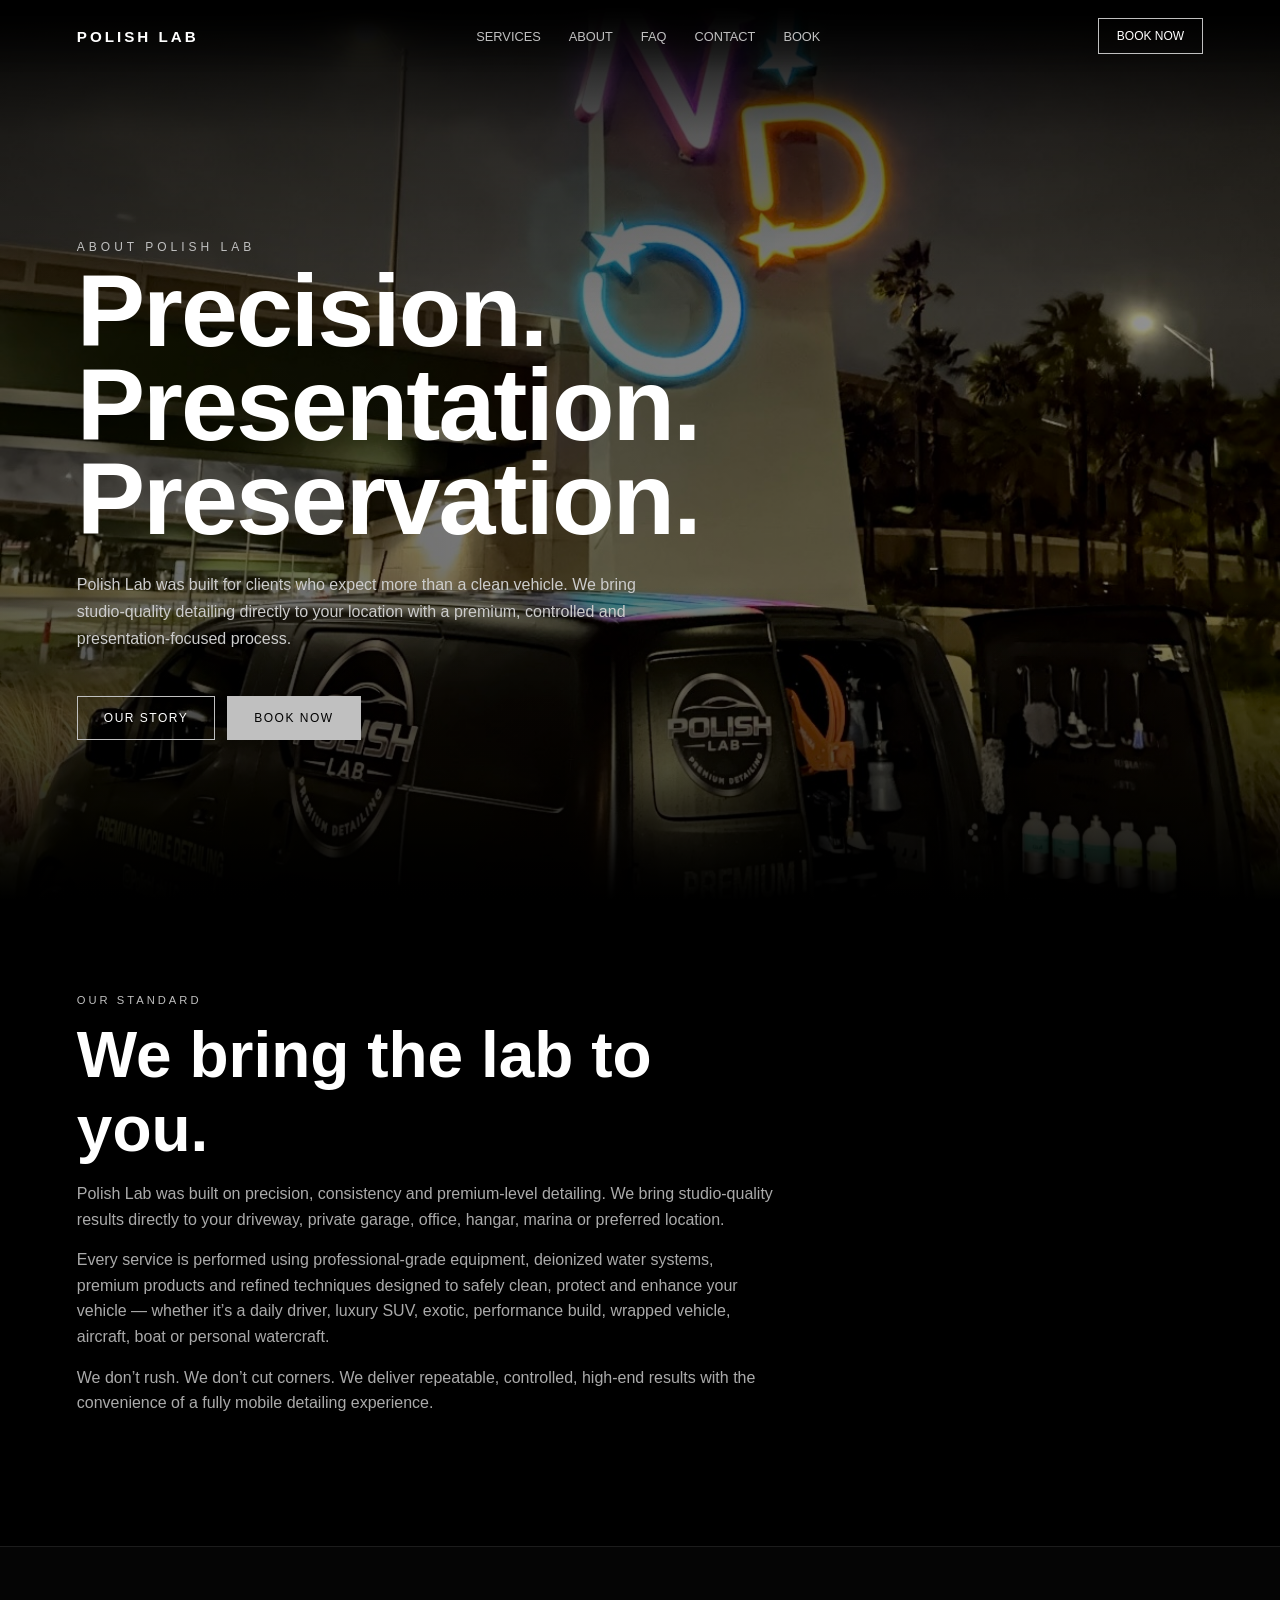
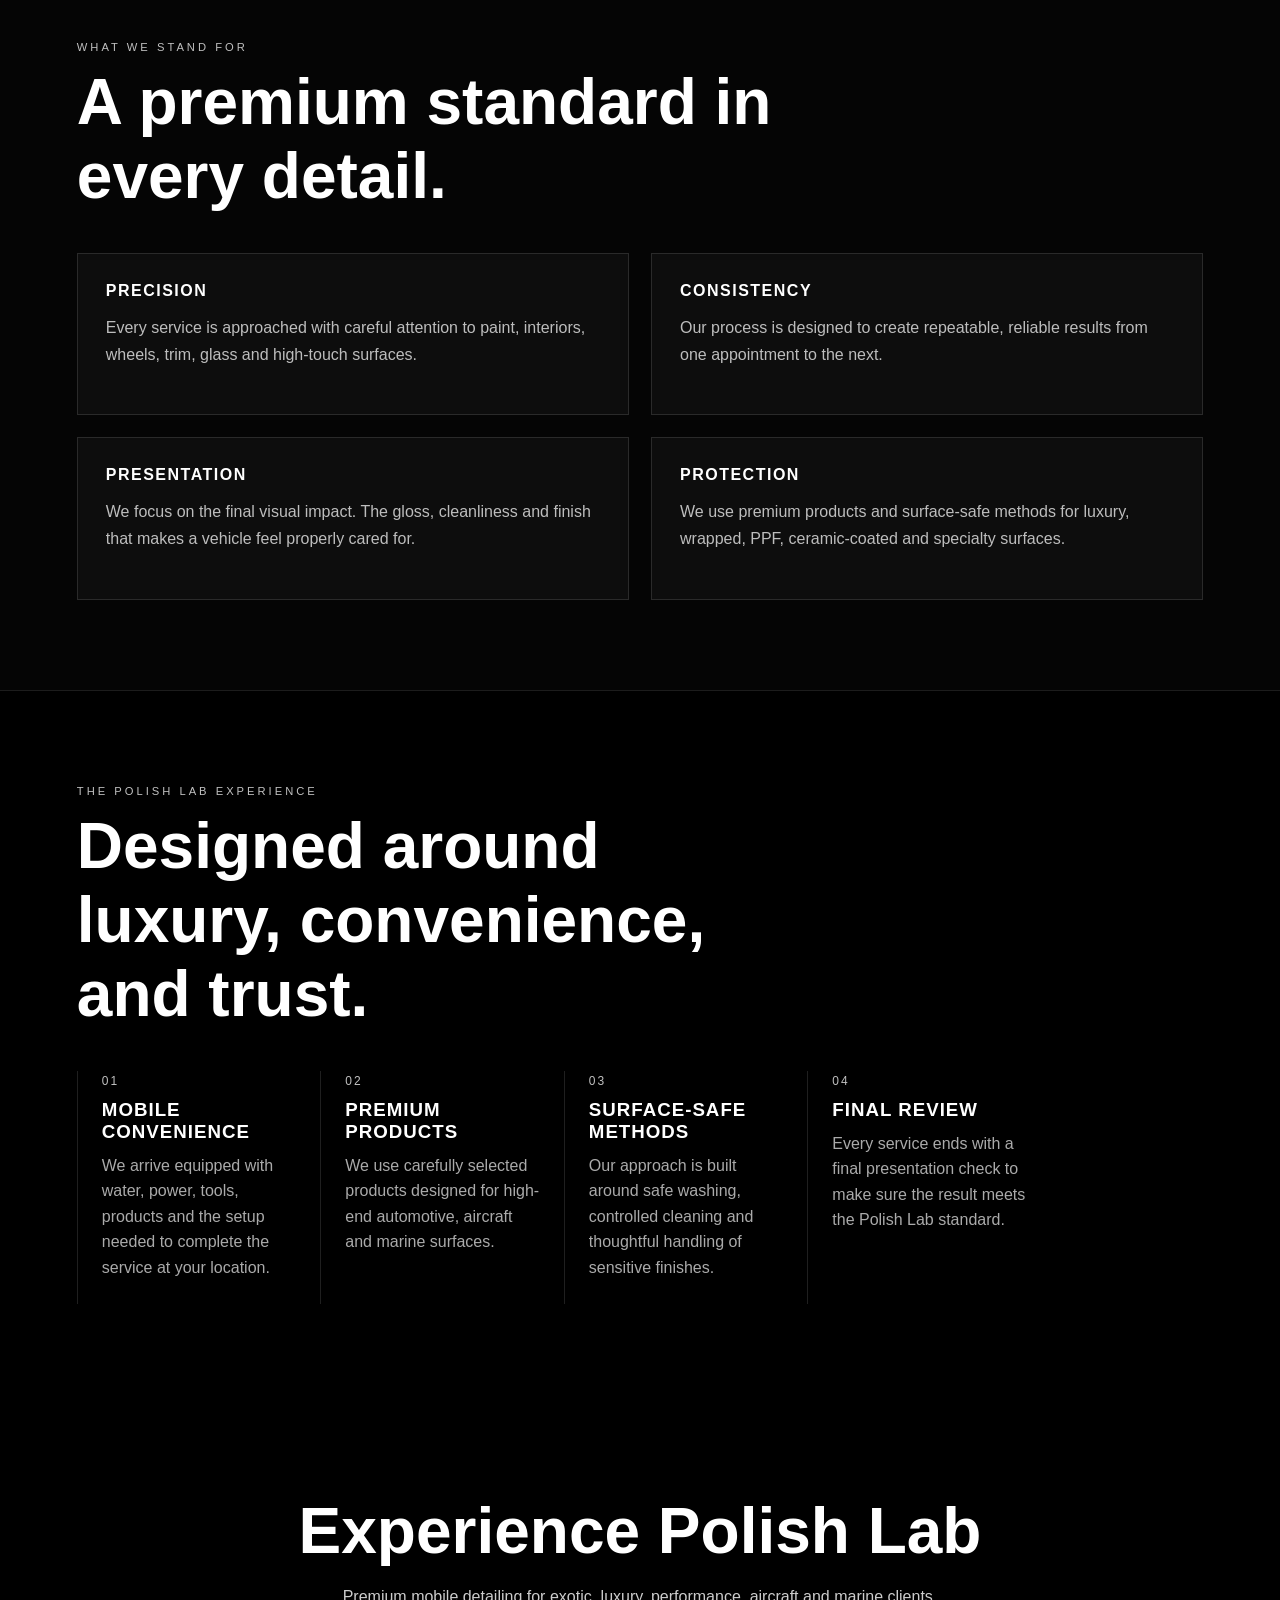
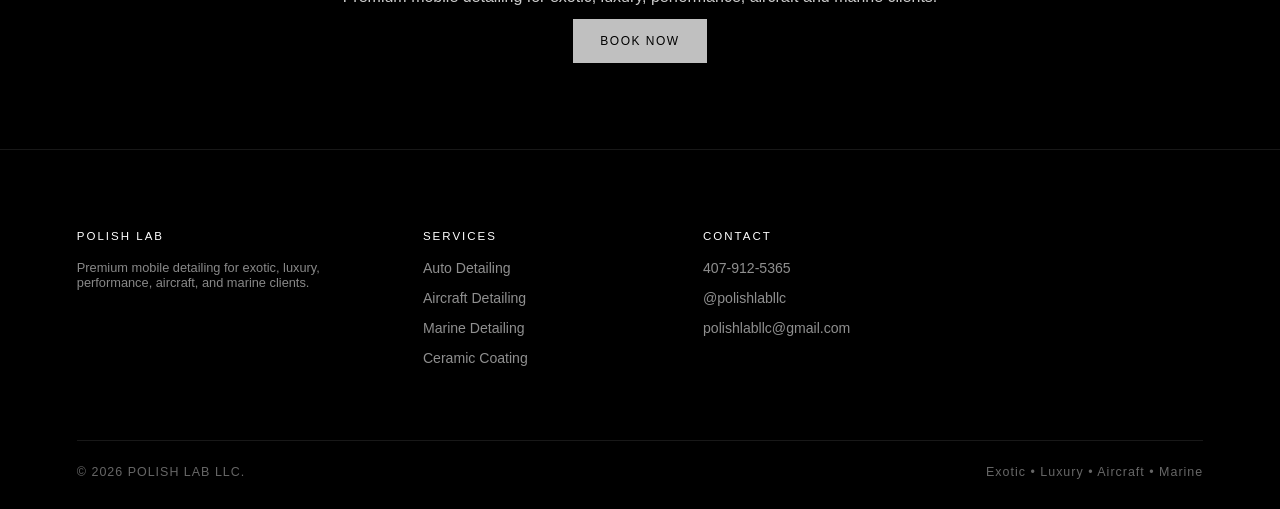
==== commit a1ef492b: "Update about.html" ====
--- a/about.html
+++ b/about.html
@@ -6,7 +6,7 @@
     <link rel="icon" href="polishlabtransparentlogo.png" />
     <title>About | POLISH LAB</title>
 
-    <link rel="stylesheet" href="styles.css" />
+    <link rel="stylesheet" href="styles2.css" />
   </head>
 
   <body>
--- a/styles2.css
+++ b/styles2.css
@@ -0,0 +1,1491 @@
+/* RESET */
+* {
+  margin: 0;
+  padding: 0;
+  box-sizing: border-box;
+}
+
+html {
+  scroll-behavior: smooth;
+}
+
+body {
+  font-family: Arial, Helvetica, sans-serif;
+  background: #000;
+  color: #fff;
+}
+
+a {
+  text-decoration: none;
+  color: inherit;
+}
+
+/* ========================= */
+/* NAVBAR */
+/* ========================= */
+.navbar {
+  position: fixed;
+  top: 0;
+  width: 100%;
+  padding: 18px 6%;
+  display: flex;
+  justify-content: space-between;
+  align-items: center;
+  background: linear-gradient(
+    to bottom,
+    rgba(0, 0, 0, 0.92),
+    rgba(0, 0, 0, 0.35),
+    transparent
+  );
+  z-index: 1000;
+}
+
+.logo {
+  font-weight: 800;
+  letter-spacing: 3px;
+  font-size: 0.95rem;
+  white-space: nowrap;
+}
+
+.nav-links {
+  display: flex;
+  gap: 28px;
+  color: #c0c0c0;
+  font-size: 0.8rem;
+  text-transform: uppercase;
+}
+
+.nav-links a:hover {
+  color: #fff;
+}
+
+.nav-btn {
+  border: 1px solid #c0c0c0;
+  padding: 10px 18px;
+  text-transform: uppercase;
+  font-size: 0.75rem;
+  transition: 0.3s ease;
+  white-space: nowrap;
+}
+
+.nav-btn:hover {
+  background: #c0c0c0;
+  color: #000;
+}
+
+/* ========================= */
+/* MOBILE HAMBURGER MENU */
+/* ========================= */
+.hamburger {
+  display: none;
+  width: 32px;
+  height: 24px;
+  background: transparent;
+  border: none;
+  cursor: pointer;
+  position: relative;
+  z-index: 1002;
+}
+
+.hamburger span {
+  display: block;
+  width: 100%;
+  height: 1.5px;
+  background: #c0c0c0;
+  position: absolute;
+  left: 0;
+  transition: 0.3s ease;
+}
+
+.hamburger span:nth-child(1) {
+  top: 2px;
+}
+
+.hamburger span:nth-child(2) {
+  top: 11px;
+}
+
+.hamburger span:nth-child(3) {
+  top: 20px;
+}
+
+.hamburger.active span:nth-child(1) {
+  top: 11px;
+  transform: rotate(45deg);
+}
+
+.hamburger.active span:nth-child(2) {
+  opacity: 0;
+}
+
+.hamburger.active span:nth-child(3) {
+  top: 11px;
+  transform: rotate(-45deg);
+}
+
+.mobile-menu {
+  position: fixed;
+  top: 0;
+  left: 0;
+  width: 100%;
+  padding: 92px 6% 28px;
+  background: rgba(0, 0, 0, 0.88);
+  backdrop-filter: blur(18px);
+  z-index: 999;
+  display: flex;
+  flex-direction: column;
+  gap: 0;
+  transform: translateY(-100%);
+  opacity: 0;
+  pointer-events: none;
+  transition: transform 0.35s ease, opacity 0.35s ease;
+  border-bottom: 1px solid rgba(192, 192, 192, 0.16);
+}
+
+.mobile-menu.active {
+  transform: translateY(0);
+  opacity: 1;
+  pointer-events: auto;
+}
+
+.mobile-menu a {
+  padding: 18px 0;
+  color: #dcdcdc;
+  text-transform: uppercase;
+  letter-spacing: 2px;
+  font-size: 0.78rem;
+  border-bottom: 1px solid rgba(192, 192, 192, 0.12);
+}
+
+.mobile-menu a:last-child {
+  color: #fff;
+  border-bottom: none;
+}
+
+@media (max-width: 768px) {
+  .navbar {
+    padding: 16px 5%;
+    background: linear-gradient(
+      to bottom,
+      rgba(0, 0, 0, 0.82),
+      rgba(0, 0, 0, 0.45),
+      rgba(0, 0, 0, 0.08),
+      transparent
+    );
+    backdrop-filter: blur(0.5px);
+  }
+
+  .logo {
+    font-size: 0.9rem;
+    letter-spacing: 2px;
+  }
+
+  .nav-links,
+  .desktop-book,
+  .nav-btn {
+    display: none;
+  }
+
+  .hamburger {
+    display: block;
+  }
+}
+
+@media (min-width: 769px) {
+  .mobile-menu {
+    display: none;
+  }
+}
+
+@media (max-width: 380px) {
+  .logo {
+    font-size: 0.78rem;
+    letter-spacing: 1.5px;
+  }
+}
+
+/* ========================= */
+/* HERO */
+/* ========================= */
+.hero {
+  min-height: 100vh;
+
+  background:
+  
+      /* TOP + BOTTOM FADE */ linear-gradient(
+      to bottom,
+
+      #000 0%,
+
+      rgba(0, 0, 0, 0) 15%,
+
+      rgba(0, 0, 0, 0) 35%,
+
+      rgba(0, 0, 0, 0) 65%,
+
+      rgba(0, 0, 0, 0) 85%,
+
+      #000 100%
+    ),
+    /* LEFT DARK FOR TEXT */
+      linear-gradient(
+        to right,
+
+        rgba(0, 0, 0, 0.6),
+        rgba(0, 0, 0, 0.4)
+      ),
+    url("hero.jpg");
+
+  background-size: cover;
+
+  background-position: center;
+
+  display: flex;
+
+  align-items: center;
+
+  padding: 0 6%;
+}
+
+.hero-content {
+  max-width: 700px;
+  padding-top: 80px;
+}
+
+.eyebrow {
+  color: #c0c0c0;
+  text-transform: uppercase;
+  letter-spacing: 4px;
+  font-size: 0.75rem;
+  margin-bottom: 10px;
+}
+
+.hero h1 {
+  font-size: clamp(3.2rem, 8vw, 7rem);
+  line-height: 0.92;
+  letter-spacing: -2px;
+  margin-bottom: 24px;
+}
+
+.hero p {
+  color: #ccc;
+  max-width: 600px;
+  line-height: 1.7;
+  margin-bottom: 20px;
+}
+
+.hero-buttons {
+  display: flex;
+  gap: 12px;
+  flex-wrap: wrap;
+  margin-top: 44px;
+}
+
+/* ========================= */
+/* BUTTONS */
+/* ========================= */
+.btn {
+  padding: 14px 26px;
+  border: 1px solid #c0c0c0;
+  text-transform: uppercase;
+  font-size: 0.75rem;
+  letter-spacing: 1.5px;
+  transition: 0.3s ease;
+}
+
+.btn-primary {
+  background: #c0c0c0;
+  color: #000;
+}
+
+.btn-primary:hover {
+  background: #fff;
+}
+
+.btn-secondary:hover {
+  background: #c0c0c0;
+  color: #000;
+}
+
+/* ========================= */
+/* SECTIONS */
+/* ========================= */
+section {
+  padding: 90px 6%;
+}
+
+.section-header {
+  margin-bottom: 40px;
+  max-width: 700px;
+}
+
+.section-header span {
+  color: #c0c0c0;
+  text-transform: uppercase;
+  letter-spacing: 3px;
+  font-size: 0.7rem;
+}
+
+.section-header h2 {
+  font-size: clamp(2.2rem, 5vw, 4rem);
+  margin-top: 10px;
+}
+
+.section-header p {
+  margin-top: 15px;
+  color: #aaa;
+  line-height: 1.6;
+}
+
+/* ========================= */
+/* SERVICES */
+/* ========================= */
+.services-grid {
+  display: grid;
+  grid-template-columns: 1fr;
+  gap: 16px;
+}
+
+.service-card {
+  position: relative;
+  height: 320px;
+  background-size: cover;
+  background-position: center;
+  cursor: pointer;
+  overflow: hidden;
+}
+
+.service-card::after {
+  content: "";
+  position: absolute;
+  inset: 0;
+  background: rgba(0, 0, 0, 0.4);
+}
+
+.service-content {
+  position: absolute;
+  bottom: 20px;
+  left: 20px;
+  z-index: 2;
+}
+
+.service-content h3 {
+  font-size: 1.2rem;
+  text-transform: uppercase;
+  margin-bottom: 8px;
+}
+
+.service-content p {
+  font-size: 0.85rem;
+  color: #ccc;
+}
+
+.price {
+  display: inline-flex;
+
+  align-items: center;
+
+  gap: 10px;
+
+  margin-top: 18px;
+
+  font-size: 0.7rem;
+
+  letter-spacing: 2px;
+
+  text-transform: uppercase;
+
+  color: #fff;
+
+  border-top: 1px solid rgba(192, 192, 192, 0.4);
+
+  padding-top: 12px;
+}
+
+@media (min-width: 901px) {
+  .services-grid {
+    grid-template-columns: repeat(2, 1fr);
+
+    gap: 24px;
+  }
+
+  .service-card {
+    height: 540px;
+  }
+}
+
+/* ========================= */
+/* ABOUT CINEMATIC SECTION */
+/* ========================= */
+.about {
+  position: relative;
+
+  min-height: 100vh;
+
+  width: 100%;
+
+  background: /* TOP + BOTTOM FADE */ linear-gradient(
+      to bottom,
+
+      #000 0%,
+
+      rgba(0, 0, 0, 0) 10%,
+
+      rgba(0, 0, 0, 0) 35%,
+
+      rgba(0, 0, 0, 0) 65%,
+
+      rgba(0, 0, 0, 0) 85%,
+
+      #000 100%
+    ),
+    /* LEFT DARK FOR TEXT */
+      linear-gradient(
+        to right,
+
+        rgba(0, 0, 0, 0.6),
+        rgba(0, 0, 0, 0.4)
+      ),
+    url("about.jpg");
+
+  background-size: cover;
+
+  background-position: center;
+
+  background-repeat: no-repeat;
+
+  display: flex;
+
+  align-items: center;
+
+  padding: 0 6%;
+
+  overflow: hidden;
+}
+
+.about-content {
+  position: relative;
+  z-index: 2;
+  max-width: 760px;
+  padding-top: 60px;
+}
+
+.about .section-header {
+  margin-bottom: 30px;
+}
+
+.about .section-header h2 {
+  max-width: 780px;
+  line-height: 0.95;
+}
+
+.about .section-header p {
+  max-width: 680px;
+  font-size: 1rem;
+  color: #d0d0d0;
+}
+
+.about-actions {
+  display: flex;
+
+  gap: 22px;
+
+  flex-wrap: wrap;
+
+  margin: 30px 0 10px;
+}
+
+.about-pill {
+  position: relative;
+
+  color: #9a9a9a;
+
+  font-size: 0.75rem;
+
+  letter-spacing: 1.5px;
+
+  text-transform: uppercase;
+
+  padding-bottom: 6px;
+
+  transition: 0.3s ease;
+}
+
+/* subtle underline (hidden by default) */
+
+.about-pill::after {
+  content: "";
+
+  position: absolute;
+
+  left: 0;
+
+  bottom: 0;
+
+  width: 0%;
+
+  height: 1px;
+
+  background: #c0c0c0;
+
+  transition: width 0.3s ease;
+}
+
+/* hover effect */
+
+.about-pill:hover {
+  color: #fff;
+}
+
+.about-pill:hover::after {
+  width: 100%;
+}
+
+/* active state */
+
+.about-pill.active {
+  color: #fff;
+}
+
+.about-pill.active::after {
+  width: 100%;
+}
+
+.about-cta {
+  margin-top: 28px;
+
+  display: flex;
+
+  justify-content: center;
+}
+
+.about .features {
+  display: grid;
+  grid-template-columns: repeat(2, minmax(0, 1fr));
+  gap: 14px;
+  max-width: 760px;
+}
+
+.about .feature {
+  border: 1px solid rgba(192, 192, 192, 0.18);
+  background: rgba(0, 0, 0, 0.35);
+  backdrop-filter: blur(8px);
+  padding: 20px;
+}
+
+.about .feature strong {
+  display: block;
+  color: #fff;
+  text-transform: uppercase;
+  letter-spacing: 1.4px;
+  font-size: 0.78rem;
+  margin-bottom: 8px;
+}
+
+.about .feature span {
+  color: #bcbcbc;
+  line-height: 1.5;
+  font-size: 0.88rem;
+}
+
+@media (max-width: 768px) {
+  .about {
+    min-height: auto;
+    padding: 90px 6%;
+  }
+
+  .about .features {
+    grid-template-columns: 1fr;
+  }
+
+  .about-pill {
+    width: 100%;
+    text-align: center;
+  }
+}
+
+/* ========================= */
+/* FAQ */
+/* ========================= */
+.faq-section {
+  background: #050505;
+  border-top: 1px solid rgba(192, 192, 192, 0.12);
+  border-bottom: 1px solid rgba(192, 192, 192, 0.12);
+}
+
+.faq {
+  max-width: 950px;
+}
+
+.faq-item {
+  border-bottom: 1px solid rgba(192, 192, 192, 0.18);
+  padding: 24px 0;
+}
+
+.faq-item:first-child {
+  border-top: 1px solid rgba(192, 192, 192, 0.18);
+}
+
+.faq-item summary {
+  list-style: none;
+  cursor: pointer;
+  color: #fff;
+  font-size: 1rem;
+  text-transform: uppercase;
+  letter-spacing: 1.5px;
+  display: flex;
+  justify-content: space-between;
+  align-items: center;
+}
+
+.faq-item summary::-webkit-details-marker {
+  display: none;
+}
+
+.faq-item summary::after {
+  content: "+";
+  color: #c0c0c0;
+  font-size: 1.4rem;
+  transition: 0.3s ease;
+}
+
+.faq-item[open] summary::after {
+  content: "–";
+}
+
+.faq-answer {
+  color: #bdbdbd;
+  line-height: 1.7;
+  max-width: 780px;
+  padding-top: 18px;
+  font-size: 0.95rem;
+}
+
+@media (max-width: 768px) {
+  .faq-item summary {
+    font-size: 0.85rem;
+    gap: 20px;
+  }
+
+  .faq-answer {
+    font-size: 0.9rem;
+  }
+}
+/* ========================= */
+/* CTA */
+/* ========================= */
+.cta {
+  text-align: center;
+  padding: 100px 6%;
+}
+
+.cta h2 {
+  font-size: clamp(2rem, 6vw, 4rem);
+  margin-bottom: 20px;
+}
+
+.cta p {
+  color: #ccc;
+  max-width: 600px;
+  margin: 0 auto 25px;
+}
+
+/* ========================= */
+/* FOOTER */
+/* ========================= */
+footer {
+  padding: 30px 6%;
+  border-top: 1px solid #333;
+  display: flex;
+  flex-direction: column;
+  gap: 10px;
+  color: #888;
+  font-size: 0.8rem;
+}
+
+/* ========================= */
+/* SERVICE PAGE */
+/* ========================= */
+
+.service-hero {
+  min-height: 100vh;
+  display: flex;
+  align-items: center;
+  padding: 0 6%;
+  background-size: cover;
+  background-position: center;
+}
+
+.auto-hero {
+  background: linear-gradient(
+      to bottom,
+      #000 0%,
+      rgba(0, 0, 0, 0.55) 15%,
+      rgba(0, 0, 0, 0) 38%,
+      rgba(0, 0, 0, 0.55) 82%,
+      #000 100%
+    ),
+    linear-gradient(to right, rgba(0, 0, 0, 0.9), rgba(0, 0, 0, 0.45)),
+    url("exotic-auto.jpg");
+}
+
+.service-hero-content {
+  max-width: 700px;
+  padding-top: 80px;
+}
+
+.service-hero-content h1 {
+  font-size: clamp(3.2rem, 8vw, 7rem);
+  line-height: 0.92;
+  letter-spacing: -2px;
+  margin-bottom: 24px;
+}
+
+.service-hero-content p {
+  color: #d0d0d0;
+  max-width: 650px;
+  line-height: 1.7;
+  margin-bottom: 32px;
+}
+
+.service-intro {
+  background: #000;
+}
+
+/* ========================= */
+/* PREMIUM PACKAGE CARDS */
+/* ========================= */
+.package-list-premium {
+  display: grid;
+  grid-template-columns: 1fr;
+  gap: 18px;
+}
+
+.premium-package {
+  display: block;
+  position: relative;
+  min-height: 280px;
+  padding: 34px;
+  color: inherit;
+  text-decoration: none;
+  overflow: hidden;
+
+  border: 1px solid rgba(192, 192, 192, 0.16);
+
+  background: linear-gradient(
+    145deg,
+    rgba(255, 255, 255, 0.055),
+    rgba(255, 255, 255, 0.012)
+  );
+
+  transition: transform 0.35s ease, border-color 0.35s ease,
+    background 0.35s ease;
+}
+
+.premium-package::before {
+  content: "";
+  position: absolute;
+  inset: 0;
+  background: radial-gradient(
+    circle at top right,
+    rgba(192, 192, 192, 0.13),
+    transparent 34%
+  );
+  opacity: 0;
+  transition: 0.35s ease;
+  pointer-events: none;
+}
+
+.premium-package::after {
+  content: "→";
+  position: absolute;
+  right: 30px;
+  bottom: 28px;
+  color: #c0c0c0;
+  font-size: 1.2rem;
+  transition: 0.35s ease;
+}
+
+.premium-package:hover {
+  transform: translateY(-6px);
+  border-color: rgba(192, 192, 192, 0.45);
+  background: linear-gradient(
+    145deg,
+    rgba(255, 255, 255, 0.075),
+    rgba(255, 255, 255, 0.02)
+  );
+}
+
+.premium-package:hover::before {
+  opacity: 1;
+}
+
+.premium-package:hover::after {
+  transform: translateX(6px);
+  color: #fff;
+}
+
+.package-kicker {
+  display: block;
+  color: #9f9f9f;
+  text-transform: uppercase;
+  letter-spacing: 2.2px;
+  font-size: 0.65rem;
+  margin-bottom: 18px;
+}
+
+.package-label {
+  display: inline-block;
+  color: #000;
+  background: #c0c0c0;
+  padding: 7px 10px;
+  text-transform: uppercase;
+  letter-spacing: 1.5px;
+  font-size: 0.58rem;
+  margin-bottom: 18px;
+}
+
+.premium-package h3 {
+  max-width: 82%;
+  font-size: clamp(1.45rem, 3vw, 2.1rem);
+  line-height: 1;
+  text-transform: uppercase;
+  letter-spacing: -0.5px;
+  margin-bottom: 18px;
+}
+
+.premium-package p {
+  max-width: 560px;
+  color: #bdbdbd;
+  line-height: 1.7;
+  font-size: 0.92rem;
+  margin-bottom: 36px;
+}
+
+.package-action {
+  position: absolute;
+  left: 34px;
+  bottom: 30px;
+  color: #fff;
+  text-transform: uppercase;
+  letter-spacing: 1.8px;
+  font-size: 0.68rem;
+  border-top: 1px solid rgba(192, 192, 192, 0.35);
+  padding-top: 12px;
+}
+
+.premium-package.featured {
+  border-color: rgba(192, 192, 192, 0.36);
+}
+
+.premium-package.maintenance {
+  border-color: rgba(192, 192, 192, 0.26);
+}
+
+@media (min-width: 901px) {
+  .package-list-premium {
+    grid-template-columns: repeat(2, 1fr);
+    gap: 24px;
+  }
+
+  .premium-package {
+    min-height: 330px;
+  }
+}
+
+@media (max-width: 768px) {
+  .premium-package {
+    padding: 28px;
+    min-height: 310px;
+  }
+
+  .premium-package h3 {
+    max-width: 100%;
+  }
+
+  .package-action {
+    left: 28px;
+    bottom: 28px;
+  }
+
+  .premium-package::after {
+    right: 26px;
+    bottom: 26px;
+  }
+}
+
+.process {
+  background: #000;
+}
+
+.process-list {
+  display: grid;
+  grid-template-columns: 1fr;
+  gap: 24px;
+  max-width: 950px;
+}
+
+.process-list div {
+  border-bottom: 1px solid rgba(192, 192, 192, 0.16);
+  padding-bottom: 24px;
+}
+
+.process-list span {
+  color: #c0c0c0;
+  letter-spacing: 2px;
+  font-size: 0.75rem;
+}
+
+.process-list h3 {
+  text-transform: uppercase;
+  margin: 10px 0;
+  letter-spacing: 1px;
+}
+
+.process-list p {
+  color: #aaa;
+  line-height: 1.6;
+}
+
+@media (min-width: 901px) {
+  .service-hero {
+    padding: 0 7%;
+  }
+
+  .process-list {
+    grid-template-columns: repeat(4, 1fr);
+  }
+
+  .process-list div {
+    border-bottom: none;
+    border-left: 1px solid rgba(192, 192, 192, 0.16);
+    padding-left: 24px;
+  }
+}
+
+/* ========================= */
+/* auto SERVICE PAGE */
+/* ========================= */
+
+.service-hero {
+  min-height: 100vh;
+  display: flex;
+  align-items: center;
+  padding: 0 6%;
+  background-size: cover;
+  background-position: center;
+}
+
+.auto-hero {
+  min-height: 100vh;
+
+  background:
+    
+        /* TOP + BOTTOM FADE */ linear-gradient(
+      to bottom,
+
+      #000 0%,
+
+      rgba(0, 0, 0, 0.3) 15%,
+
+      rgba(0, 0, 0, 0) 35%,
+
+      rgba(0, 0, 0, 0) 65%,
+
+      rgba(0, 0, 0, 0.4) 85%,
+
+      #000 100%
+    ),
+    /* LEFT DARK FOR TEXT */
+      linear-gradient(
+        to right,
+
+        rgba(0, 0, 0, 0.6),
+        rgba(0, 0, 0, 0.4)
+      ),
+    url("exotic-hero.jpg");
+
+  background-size: cover;
+
+  background-position: center;
+
+  display: flex;
+
+  align-items: center;
+
+  padding: 0 6%;
+}
+
+.service-hero-content {
+  max-width: 700px;
+  padding-top: 80px;
+}
+
+.service-hero-content span {
+  color: #c0c0c0;
+  text-transform: uppercase;
+  letter-spacing: 4px;
+  font-size: 0.75rem;
+}
+
+.service-hero-content h1 {
+  font-size: clamp(3.2rem, 8vw, 7rem);
+  line-height: 0.92;
+  letter-spacing: -2px;
+  margin-bottom: 24px;
+}
+
+.service-hero-content p {
+  color: #ccc;
+  max-width: 600px;
+  line-height: 1.7;
+  margin-bottom: 20px;
+}
+
+.service-intro {
+  background: #000;
+}
+
+.packages {
+  background: #050505;
+  border-top: 1px solid rgba(192, 192, 192, 0.12);
+  border-bottom: 1px solid rgba(192, 192, 192, 0.12);
+}
+
+.package-list {
+  display: grid;
+  grid-template-columns: 1fr;
+  gap: 18px;
+}
+
+.package-card {
+  border: 1px solid rgba(192, 192, 192, 0.16);
+  background: rgba(255, 255, 255, 0.03);
+  padding: 28px;
+}
+
+.package-card.featured {
+  border-color: rgba(192, 192, 192, 0.38);
+  background: rgba(255, 255, 255, 0.055);
+}
+
+.package-card h3 {
+  text-transform: uppercase;
+  letter-spacing: 1.5px;
+  font-size: 1rem;
+  margin-bottom: 14px;
+}
+
+.package-card p {
+  color: #bdbdbd;
+  line-height: 1.7;
+  max-width: 620px;
+  margin-bottom: 18px;
+}
+
+.package-price {
+  color: #fff;
+  font-size: 0.8rem;
+  letter-spacing: 1.8px;
+  text-transform: uppercase;
+  border-top: 1px solid rgba(192, 192, 192, 0.35);
+  padding-top: 12px;
+  display: inline-block;
+}
+
+.process {
+  background: #000;
+}
+
+.process-list {
+  display: grid;
+  grid-template-columns: 1fr;
+  gap: 24px;
+  max-width: 950px;
+}
+
+.process-list div {
+  border-bottom: 1px solid rgba(192, 192, 192, 0.16);
+  padding-bottom: 24px;
+}
+
+.process-list span {
+  color: #c0c0c0;
+  letter-spacing: 2px;
+  font-size: 0.75rem;
+}
+
+.process-list h3 {
+  text-transform: uppercase;
+  margin: 10px 0;
+  letter-spacing: 1px;
+}
+
+.process-list p {
+  color: #aaa;
+  line-height: 1.6;
+}
+
+@media (min-width: 901px) {
+  .service-hero {
+    padding: 0 7%;
+  }
+
+  .package-list {
+    grid-template-columns: repeat(2, 1fr);
+    gap: 22px;
+  }
+
+  .process-list {
+    grid-template-columns: repeat(4, 1fr);
+  }
+
+  .process-list div {
+    border-bottom: none;
+    border-left: 1px solid rgba(192, 192, 192, 0.16);
+    padding-left: 24px;
+  }
+}
+
+.aircraft-hero {
+  min-height: 100vh;
+
+  background:
+      
+          /* TOP + BOTTOM FADE */ linear-gradient(
+      to bottom,
+
+      #000 0%,
+
+      rgba(0, 0, 0, 0.3) 15%,
+
+      rgba(0, 0, 0, 0) 35%,
+
+      rgba(0, 0, 0, 0) 65%,
+
+      rgba(0, 0, 0, 0.4) 85%,
+
+      #000 100%
+    ),
+    /* LEFT DARK FOR TEXT */
+      linear-gradient(
+        to right,
+
+        rgba(0, 0, 0, 0.6),
+        rgba(0, 0, 0, 0.4)
+      ),
+    url("hero.jpg");
+
+  background-size: cover;
+
+  background-position: center;
+
+  display: flex;
+
+  align-items: center;
+
+  padding: 0 6%;
+}
+
+.marine-hero {
+  min-height: 100vh;
+
+  background:
+        
+            /* TOP + BOTTOM FADE */ linear-gradient(
+      to bottom,
+
+      #000 0%,
+
+      rgba(0, 0, 0, 0.3) 15%,
+
+      rgba(0, 0, 0, 0) 35%,
+
+      rgba(0, 0, 0, 0) 65%,
+
+      rgba(0, 0, 0, 0.4) 85%,
+
+      #000 100%
+    ),
+    /* LEFT DARK FOR TEXT */
+      linear-gradient(
+        to right,
+
+        rgba(0, 0, 0, 0.6),
+        rgba(0, 0, 0, 0.4)
+      ),
+    url("marine_hero.JPG");
+
+  background-size: cover;
+
+  background-position: center;
+
+  display: flex;
+
+  align-items: center;
+
+  padding: 0 6%;
+}
+
+.about-page-hero {
+  min-height: 100vh;
+
+  background:
+          
+              /* TOP + BOTTOM FADE */ linear-gradient(
+      to bottom,
+
+      #000 0%,
+
+      rgba(0, 0, 0, 0.3) 15%,
+
+      rgba(0, 0, 0, 0) 35%,
+
+      rgba(0, 0, 0, 0) 65%,
+
+      rgba(0, 0, 0, 0.4) 85%,
+
+      #000 100%
+    ),
+    /* LEFT DARK FOR TEXT */
+      linear-gradient(
+        to right,
+
+        rgba(0, 0, 0, 0.6),
+        rgba(0, 0, 0, 0.4)
+      ),
+    url("about.jpg");
+
+  background-size: cover;
+
+  background-position: center;
+
+  display: flex;
+
+  align-items: center;
+
+  padding: 0 6%;
+}
+
+.ceramic-hero {
+  min-height: 100vh;
+
+  background:
+            
+                /* TOP + BOTTOM FADE */ linear-gradient(
+      to bottom,
+
+      #000 0%,
+
+      rgba(0, 0, 0, 0.3) 15%,
+
+      rgba(0, 0, 0, 0) 35%,
+
+      rgba(0, 0, 0, 0) 65%,
+
+      rgba(0, 0, 0, 0.4) 85%,
+
+      #000 100%
+    ),
+    /* LEFT DARK FOR TEXT */
+      linear-gradient(
+        to right,
+
+        rgba(0, 0, 0, 0.6),
+        rgba(0, 0, 0, 0.4)
+      ),
+    url("cb.JPG");
+
+  background-size: cover;
+
+  background-position: center;
+
+  display: flex;
+
+  align-items: center;
+
+  padding: 0 6%;
+}
+
+/* ========================= */
+/* CONTACT */
+/* ========================= */
+.contact {
+  background: linear-gradient(to bottom, #050505 0%, #000 100%);
+}
+
+.contact .section-header {
+  max-width: 760px;
+  margin-bottom: 42px;
+}
+
+.contact-card {
+  max-width: 760px;
+  border-top: 1px solid rgba(192, 192, 192, 0.18);
+}
+
+.contact-line {
+  display: grid;
+  grid-template-columns: 180px 1fr;
+  gap: 24px;
+  align-items: center;
+  padding: 24px 0;
+  border-bottom: 1px solid rgba(192, 192, 192, 0.14);
+  color: #c0c0c0;
+}
+
+.contact-line strong {
+  font-size: 1rem;
+  font-weight: 400;
+  color: #dcdcdc;
+  word-break: break-word;
+}
+
+.contact-line:hover strong {
+  color: #fff;
+}
+
+.contact-btn {
+  display: flex;
+
+  width: fit-content;
+
+  margin: 34px auto 0;
+}
+
+/* ========================= */
+/* FOOTER */
+/* ========================= */
+.site-footer {
+  background: #000;
+
+  border-top: 1px solid rgba(192, 192, 192, 0.12);
+
+  padding: 80px 6% 30px;
+}
+
+.footer-top {
+  display: grid;
+
+  grid-template-columns: 1.3fr 1fr 1fr 1fr;
+
+  gap: 60px;
+
+  padding-bottom: 50px;
+}
+
+.footer-brand h3 {
+  font-size: 1rem;
+
+  letter-spacing: 4px;
+
+  margin-bottom: 18px;
+}
+
+.footer-brand p {
+  color: #8f8f8f;
+
+  line-height: 1.8;
+
+  max-width: 420px;
+}
+
+.footer-links,
+.footer-contact {
+  display: flex;
+
+  flex-direction: column;
+}
+
+.footer-links span,
+.footer-contact span {
+  color: #fff;
+
+  text-transform: uppercase;
+
+  letter-spacing: 2px;
+
+  font-size: 0.72rem;
+
+  margin-bottom: 18px;
+}
+
+.footer-links a,
+.footer-contact a,
+.footer-contact p {
+  color: #8f8f8f;
+
+  margin-bottom: 14px;
+
+  font-size: 0.88rem;
+
+  transition: 0.3s ease;
+}
+
+.footer-links a:hover,
+.footer-contact a:hover {
+  color: #fff;
+}
+
+.footer-bottom {
+  border-top: 1px solid rgba(192, 192, 192, 0.12);
+
+  padding-top: 24px;
+
+  display: flex;
+
+  justify-content: space-between;
+
+  gap: 20px;
+
+  flex-wrap: wrap;
+}
+
+.footer-bottom p {
+  color: #666;
+
+  font-size: 0.78rem;
+
+  letter-spacing: 1px;
+}
+
+.booking-page {
+  min-height: 100vh;
+  background: #000;
+  padding: 28px 5%;
+}
+
+.booking-header {
+  display: flex;
+  justify-content: space-between;
+  align-items: center;
+  margin-bottom: 70px;
+}
+
+/* MOBILE */
+@media (max-width: 900px) {
+  .site-footer {
+    padding: 60px 6% 24px;
+  }
+
+  .footer-top {
+    grid-template-columns: 1fr;
+
+    gap: 40px;
+  }
+
+  .footer-bottom {
+    flex-direction: column;
+
+    gap: 10px;
+  }
+}
+
+/* MOBILE */
+@media (max-width: 768px) {
+  .contact-line {
+    grid-template-columns: 1fr;
+    gap: 8px;
+    padding: 22px 0;
+  }
+}
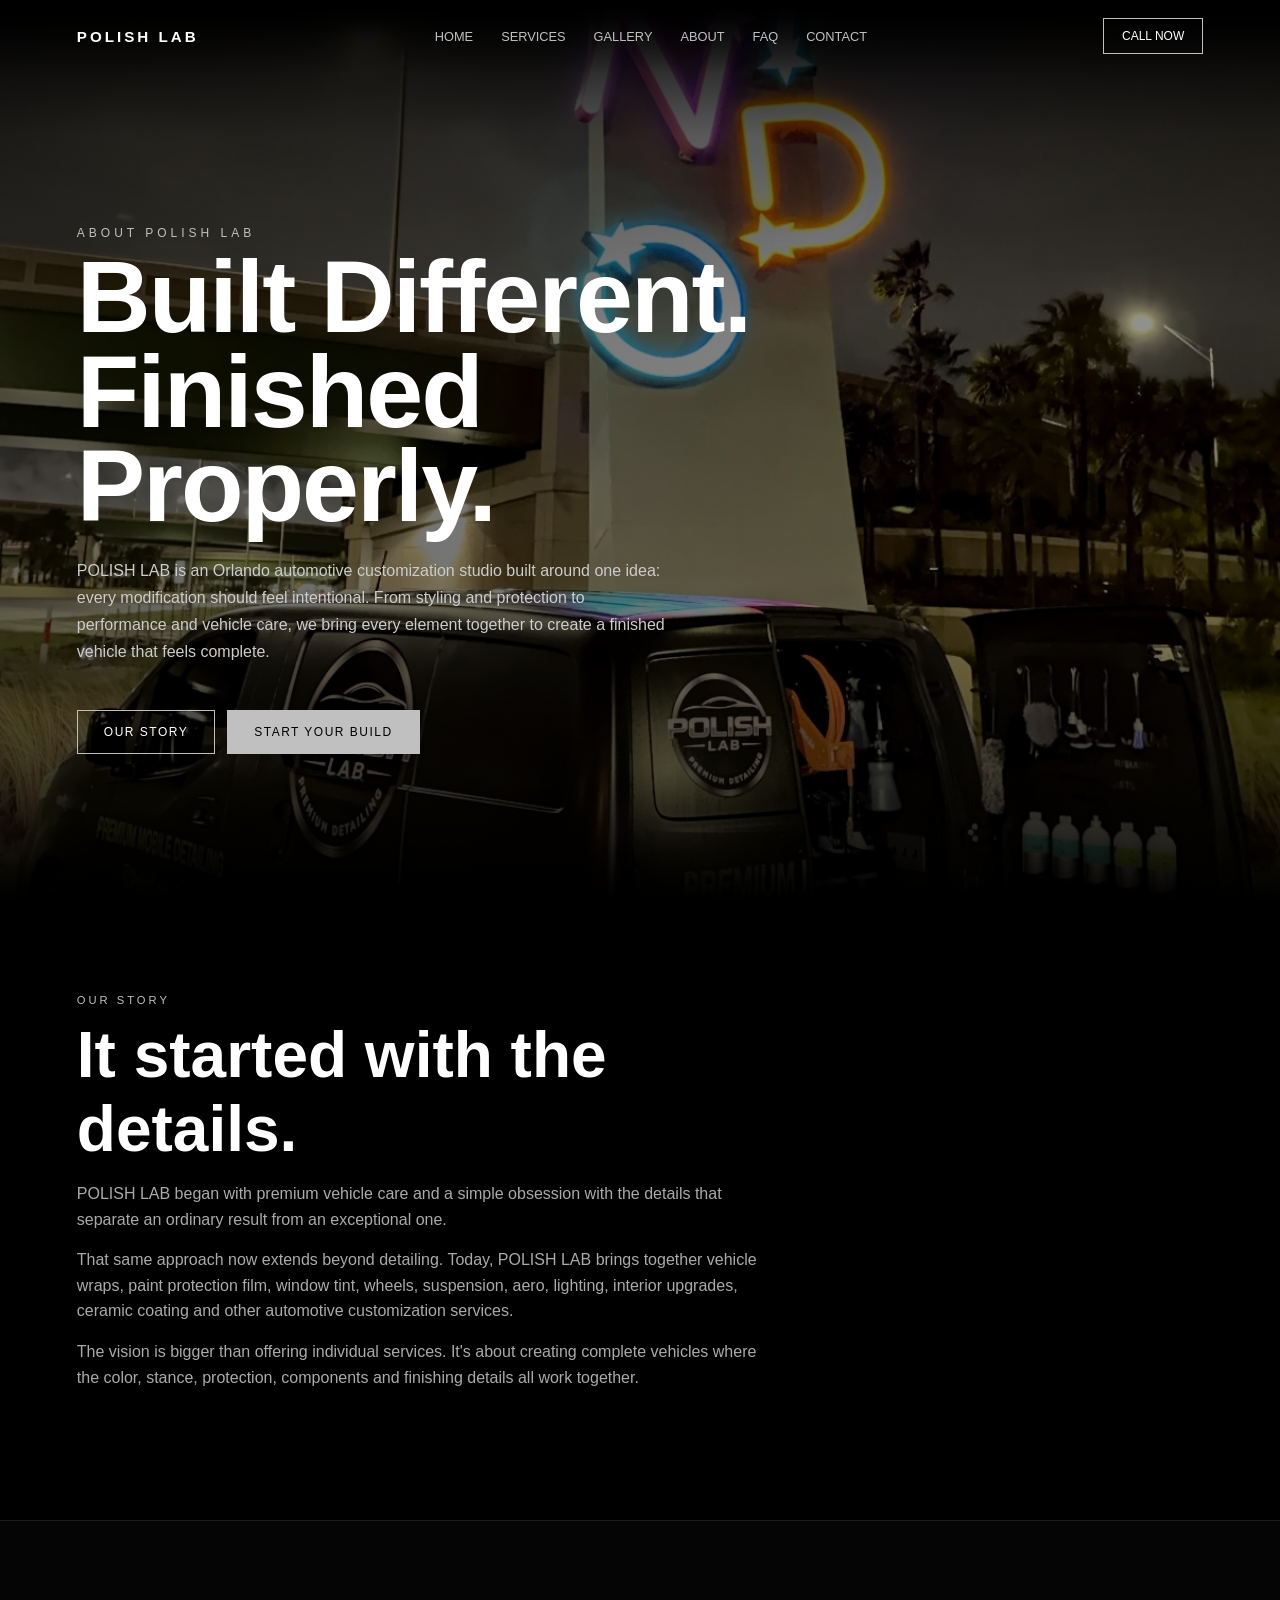
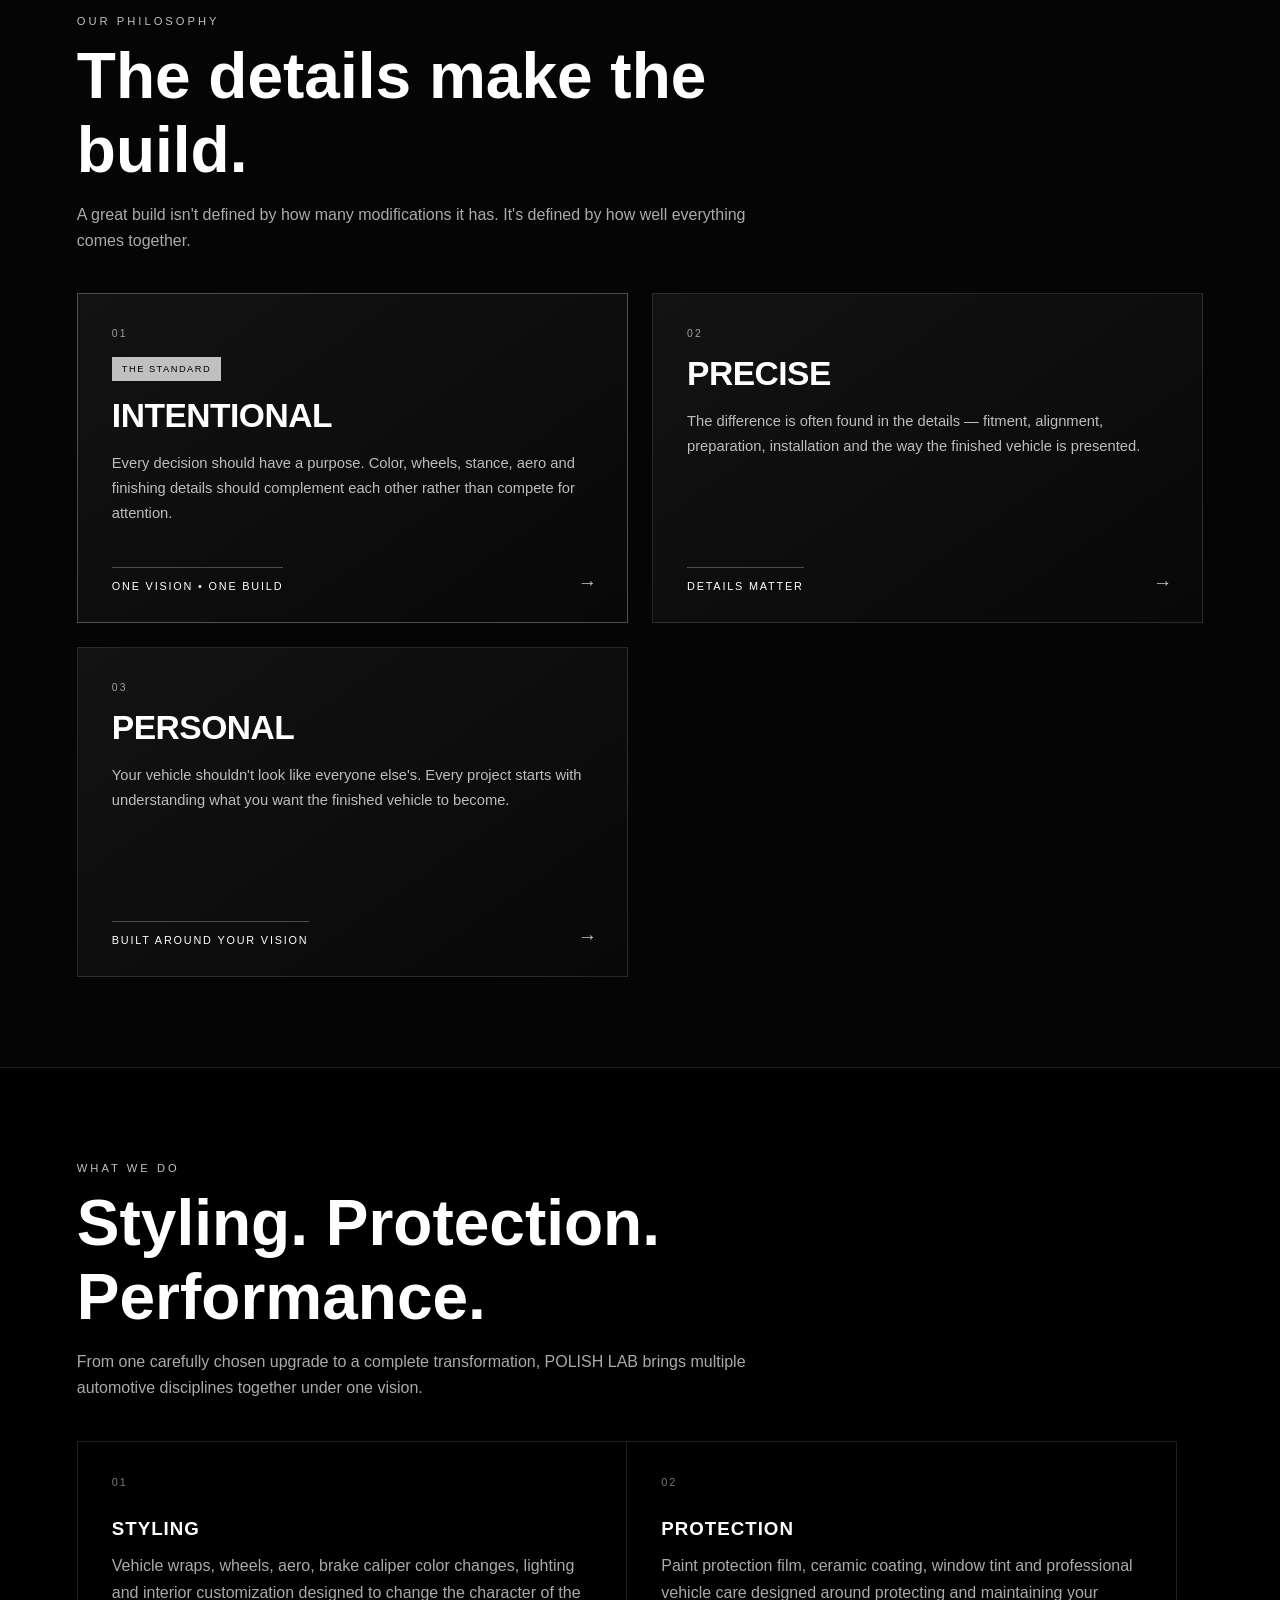
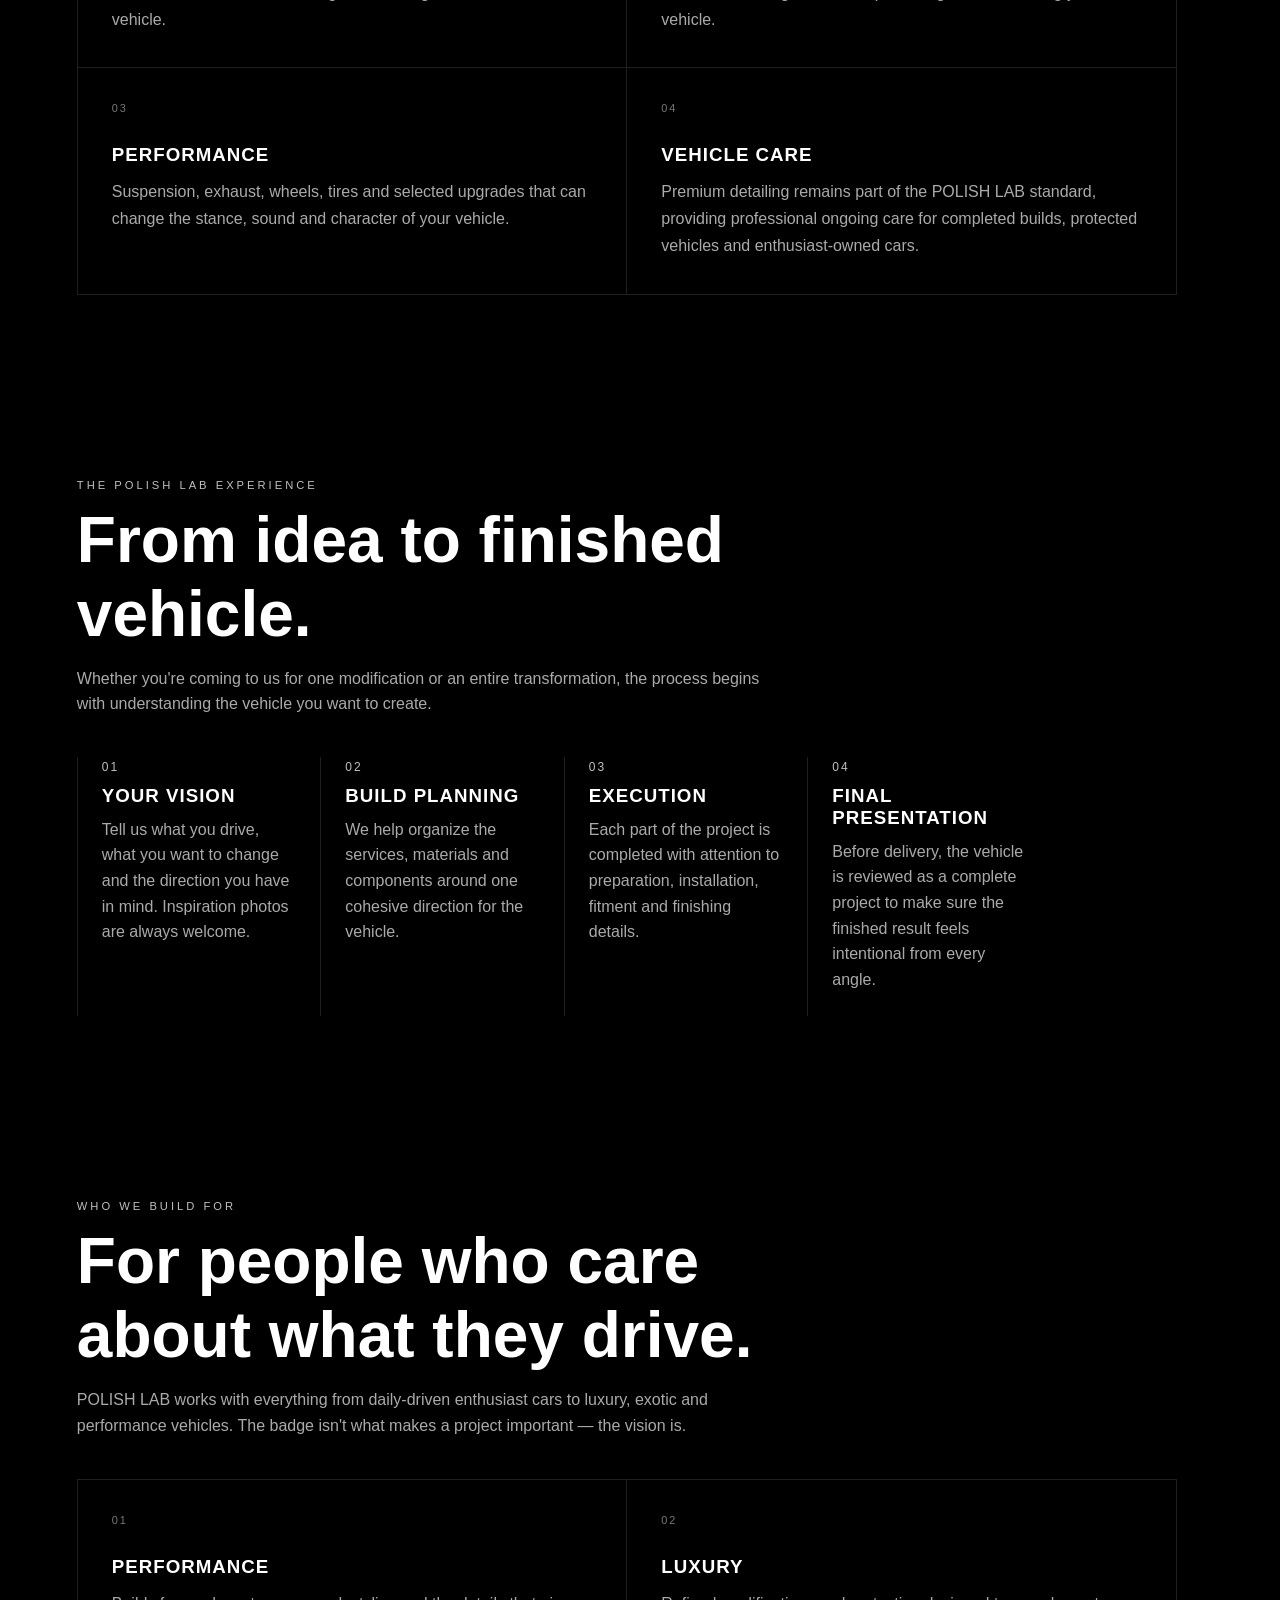
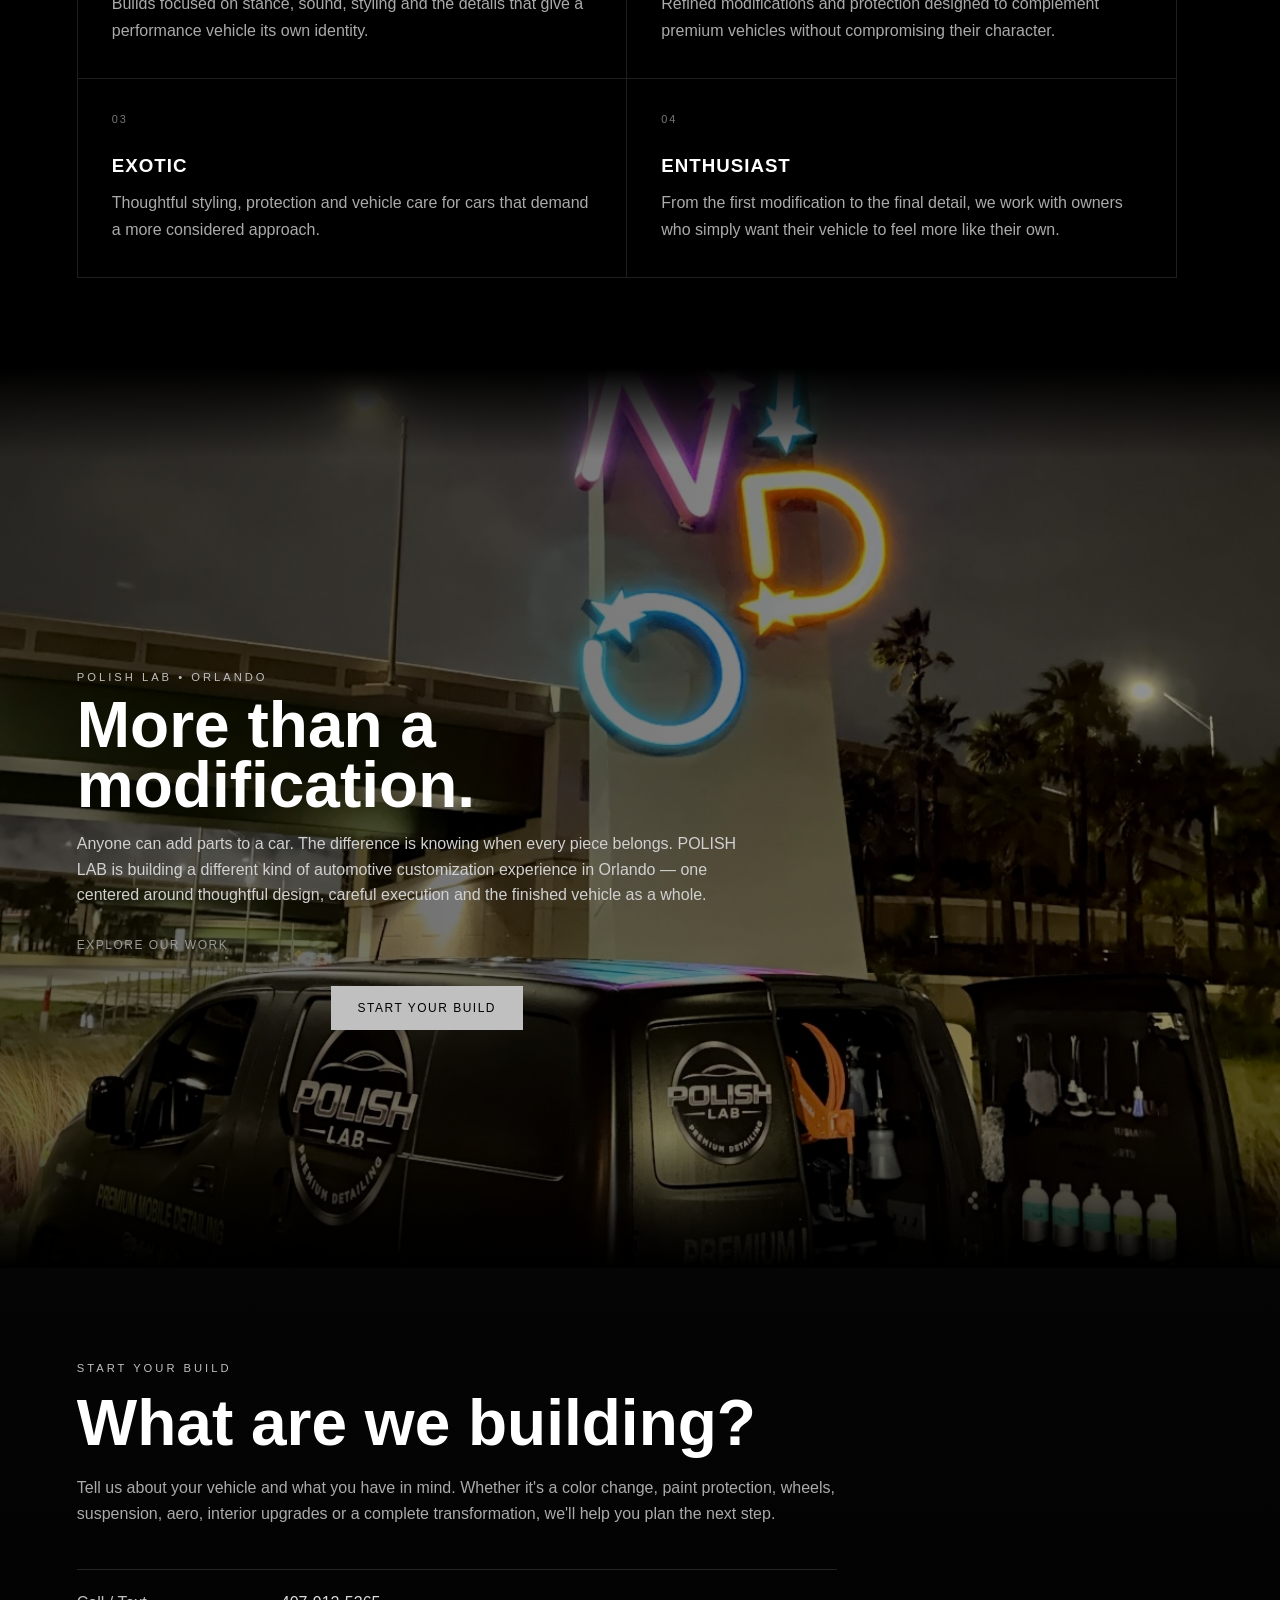
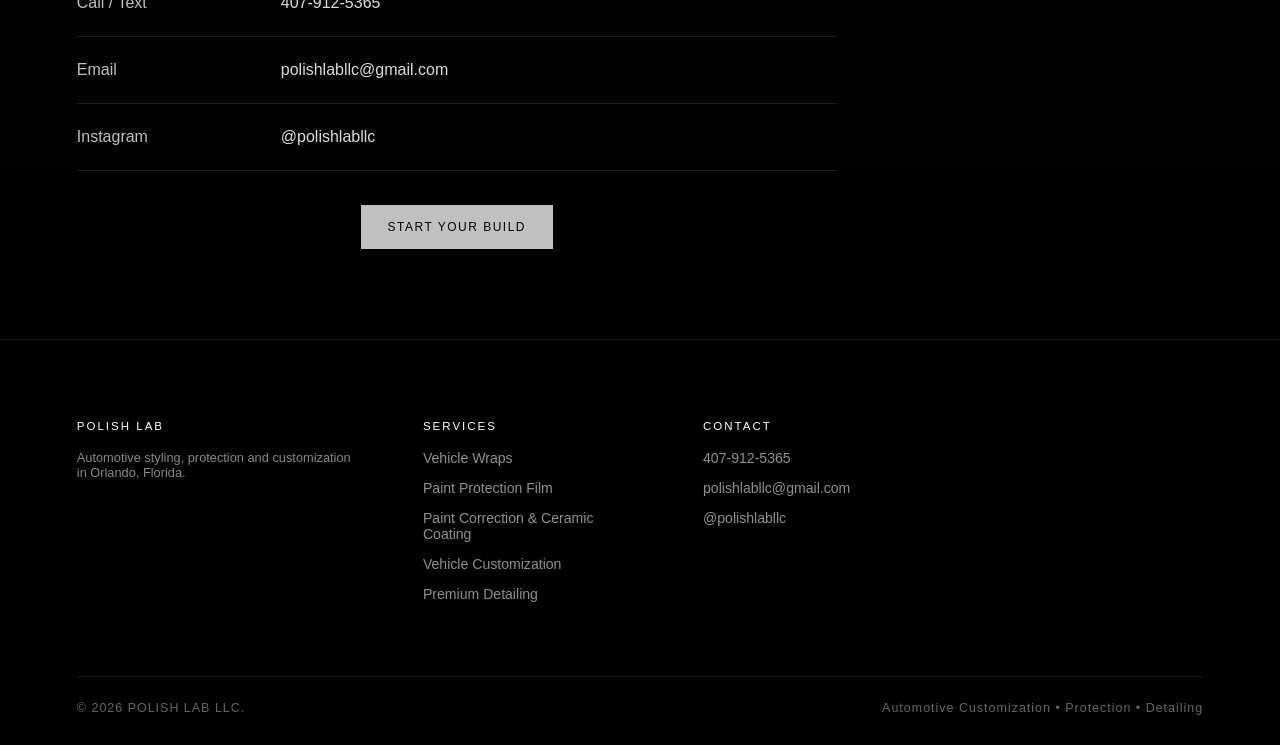
==== commit fe817a31: "Add files via upload" ====
--- a/about.html
+++ b/about.html
@@ -2,255 +2,533 @@
 <html lang="en">
   <head>
     <meta charset="UTF-8" />
-    <meta name="viewport" content="width=device-width, initial-scale=1.0" />
+
+    <meta
+      name="viewport"
+      content="width=device-width, initial-scale=1, viewport-fit=cover"
+    />
+
     <link rel="icon" href="polishlabtransparentlogo.png" />
-    <title>About | POLISH LAB</title>
+
+    <title>About POLISH LAB | Automotive Customization Orlando</title>
+
+    <meta
+      name="description"
+      content="Get to know POLISH LAB, an Orlando automotive customization studio specializing in vehicle wraps, PPF, tint, wheels, suspension, aero, lighting, interior customization, ceramic coating and premium detailing."
+    />
+
+    <link rel="canonical" href="https://polishlabllc.com/about.html" />
+
+    <meta name="theme-color" content="#000000" />
 
     <link rel="stylesheet" href="styles2.css" />
+
+    <script src="script.js" defer></script>
   </head>
 
   <body>
+    <!-- ================================================= -->
     <!-- NAVBAR -->
+    <!-- ================================================= -->
+
     <header class="navbar">
-      <a href="index.html" class="logo">POLISH LAB</a>
-
-      <nav class="nav-links">
-        <a href="#services">Services</a>
-
-        <a href="#about">About</a>
-
-        <a href="#faq">FAQ</a>
-
-        <a href="#contact">Contact</a>
-
-        <a
-          href="https://square.site/appointments/book/rlv0rnjqiiqgdj/L0VBB9X74ZW7B/start"
-          >Book</a
-        >
+      <a href="index.html" class="logo" aria-label="POLISH LAB Home">
+        POLISH LAB
+      </a>
+
+      <nav class="nav-links" aria-label="Primary navigation">
+        <a href="index.html"> Home </a>
+
+        <a href="index.html#services"> Services </a>
+
+        <a href="gallery.html"> Gallery </a>
+
+        <a href="about.html"> About </a>
+
+        <a href="#faq"> FAQ </a>
+
+        <a href="#contact"> Contact </a>
       </nav>
 
-      <a
-        href="https://square.site/appointments/book/rlv0rnjqiiqgdj/L0VBB9X74ZW7B/start"
-        class="nav-btn desktop-book"
-        >Book Now</a
+      <a href="tel:+14079125365" class="nav-btn desktop-book"> Call Now </a>
+
+      <button
+        class="hamburger"
+        id="hamburger"
+        type="button"
+        aria-label="Open navigation menu"
+        aria-expanded="false"
+        aria-controls="mobileMenu"
       >
-
-      <button class="hamburger" id="hamburger" aria-label="Open menu">
         <span></span>
-
         <span></span>
-
         <span></span>
       </button>
     </header>
 
+    <!-- ================================================= -->
+    <!-- MOBILE MENU -->
+    <!-- ================================================= -->
+
     <div class="mobile-menu" id="mobileMenu">
-      <a href="#services">Services</a>
+      <a href="index.html#services"> Services</a>
 
       <a href="about.html">Get To Know Us</a>
 
+      <a href="#gift-cards">Gift Cards</a>
+
       <a href="#faq">FAQ</a>
 
-      <a href="#contact">Contact</a>
-
-      <a
-        href="https://square.site/appointments/book/rlv0rnjqiiqgdj/L0VBB9X74ZW7B/start"
-        >Book Now</a
-      >
+      <a href="tel:+14079125365">Call Now</a>
     </div>
 
-    <!-- ABOUT HERO -->
-    <section class="service-hero about-page-hero">
-      <div class="service-hero-content">
-        <div class="eyebrow">ABOUT POLISH LAB</div>
-
-        <h1>Precision. Presentation. Preservation.</h1>
+    <main>
+      <!-- ================================================= -->
+      <!-- ABOUT HERO -->
+      <!-- ================================================= -->
+
+      <section class="service-hero about-page-hero">
+        <div class="service-hero-content">
+          <div class="eyebrow">About POLISH LAB</div>
+          <h1>Built Different. Finished Properly.</h1>
+
+          <p>
+            POLISH LAB is an Orlando automotive customization studio built
+            around one idea: every modification should feel intentional. From
+            styling and protection to performance and vehicle care, we bring
+            every element together to create a finished vehicle that feels
+            complete.
+          </p>
+
+          <div class="hero-buttons">
+            <a href="#story" class="btn btn-secondary"> Our Story </a>
+
+            <a href="tel:+14079125365" class="btn btn-primary">
+              Start Your Build
+            </a>
+          </div>
+        </div>
+      </section>
+
+      <!-- ================================================= -->
+      <!-- OUR STORY -->
+      <!-- ================================================= -->
+
+      <section class="service-intro" id="story">
+        <div class="section-header">
+          <span>Our Story</span>
+
+          <h2>It started with the details.</h2>
+
+          <p>
+            POLISH LAB began with premium vehicle care and a simple obsession
+            with the details that separate an ordinary result from an
+            exceptional one.
+          </p>
+
+          <p>
+            That same approach now extends beyond detailing. Today, POLISH LAB
+            brings together vehicle wraps, paint protection film, window tint,
+            wheels, suspension, aero, lighting, interior upgrades, ceramic
+            coating and other automotive customization services.
+          </p>
+
+          <p>
+            The vision is bigger than offering individual services. It's about
+            creating complete vehicles where the color, stance, protection,
+            components and finishing details all work together.
+          </p>
+        </div>
+      </section>
+
+      <!-- ================================================= -->
+      <!-- PHILOSOPHY -->
+      <!-- ================================================= -->
+
+      <section class="packages">
+        <div class="section-header">
+          <span>Our Philosophy</span>
+
+          <h2>The details make the build.</h2>
+
+          <p>
+            A great build isn't defined by how many modifications it has. It's
+            defined by how well everything comes together.
+          </p>
+        </div>
+
+        <div class="package-list-premium">
+          <div class="premium-package featured">
+            <span class="package-kicker">01</span>
+
+            <span class="package-label">The Standard</span>
+
+            <h3>Intentional</h3>
+
+            <p>
+              Every decision should have a purpose. Color, wheels, stance, aero
+              and finishing details should complement each other rather than
+              compete for attention.
+            </p>
+
+            <span class="package-action"> One Vision • One Build </span>
+          </div>
+
+          <div class="premium-package">
+            <span class="package-kicker">02</span>
+
+            <h3>Precise</h3>
+
+            <p>
+              The difference is often found in the details — fitment, alignment,
+              preparation, installation and the way the finished vehicle is
+              presented.
+            </p>
+
+            <span class="package-action"> Details Matter </span>
+          </div>
+
+          <div class="premium-package">
+            <span class="package-kicker">03</span>
+
+            <h3>Personal</h3>
+
+            <p>
+              Your vehicle shouldn't look like everyone else's. Every project
+              starts with understanding what you want the finished vehicle to
+              become.
+            </p>
+
+            <span class="package-action"> Built Around Your Vision </span>
+          </div>
+        </div>
+      </section>
+
+      <!-- ================================================= -->
+      <!-- WHAT WE DO -->
+      <!-- ================================================= -->
+
+      <section class="orlandoLocal">
+        <div class="section-header">
+          <span>What We Do</span>
+
+          <h2>Styling. Protection. Performance.</h2>
+
+          <p>
+            From one carefully chosen upgrade to a complete transformation,
+            POLISH LAB brings multiple automotive disciplines together under one
+            vision.
+          </p>
+        </div>
+
+        <div class="orlandoLocalGrid">
+          <div class="orlandoLocalItem">
+            <span>01</span>
+
+            <h3>Styling</h3>
+
+            <p>
+              Vehicle wraps, wheels, aero, brake caliper color changes, lighting
+              and interior customization designed to change the character of the
+              vehicle.
+            </p>
+          </div>
+
+          <div class="orlandoLocalItem">
+            <span>02</span>
+
+            <h3>Protection</h3>
+
+            <p>
+              Paint protection film, ceramic coating, window tint and
+              professional vehicle care designed around protecting and
+              maintaining your vehicle.
+            </p>
+          </div>
+
+          <div class="orlandoLocalItem">
+            <span>03</span>
+
+            <h3>Performance</h3>
+
+            <p>
+              Suspension, exhaust, wheels, tires and selected upgrades that can
+              change the stance, sound and character of your vehicle.
+            </p>
+          </div>
+
+          <div class="orlandoLocalItem">
+            <span>04</span>
+
+            <h3>Vehicle Care</h3>
+
+            <p>
+              Premium detailing remains part of the POLISH LAB standard,
+              providing professional ongoing care for completed builds,
+              protected vehicles and enthusiast-owned cars.
+            </p>
+          </div>
+        </div>
+      </section>
+
+      <!-- ================================================= -->
+      <!-- EXPERIENCE -->
+      <!-- ================================================= -->
+
+      <section class="process">
+        <div class="section-header">
+          <span>The POLISH LAB Experience</span>
+
+          <h2>From idea to finished vehicle.</h2>
+
+          <p>
+            Whether you're coming to us for one modification or an entire
+            transformation, the process begins with understanding the vehicle
+            you want to create.
+          </p>
+        </div>
+
+        <div class="process-list">
+          <div>
+            <span>01</span>
+
+            <h3>Your Vision</h3>
+
+            <p>
+              Tell us what you drive, what you want to change and the direction
+              you have in mind. Inspiration photos are always welcome.
+            </p>
+          </div>
+
+          <div>
+            <span>02</span>
+
+            <h3>Build Planning</h3>
+
+            <p>
+              We help organize the services, materials and components around one
+              cohesive direction for the vehicle.
+            </p>
+          </div>
+
+          <div>
+            <span>03</span>
+
+            <h3>Execution</h3>
+
+            <p>
+              Each part of the project is completed with attention to
+              preparation, installation, fitment and finishing details.
+            </p>
+          </div>
+
+          <div>
+            <span>04</span>
+
+            <h3>Final Presentation</h3>
+
+            <p>
+              Before delivery, the vehicle is reviewed as a complete project to
+              make sure the finished result feels intentional from every angle.
+            </p>
+          </div>
+        </div>
+      </section>
+
+      <!-- ================================================= -->
+      <!-- WHO WE BUILD FOR -->
+      <!-- ================================================= -->
+
+      <section class="orlandoLocal">
+        <div class="section-header">
+          <span>Who We Build For</span>
+
+          <h2>For people who care about what they drive.</h2>
+
+          <p>
+            POLISH LAB works with everything from daily-driven enthusiast cars
+            to luxury, exotic and performance vehicles. The badge isn't what
+            makes a project important — the vision is.
+          </p>
+        </div>
+
+        <div class="orlandoLocalGrid">
+          <div class="orlandoLocalItem">
+            <span>01</span>
+
+            <h3>Performance</h3>
+
+            <p>
+              Builds focused on stance, sound, styling and the details that give
+              a performance vehicle its own identity.
+            </p>
+          </div>
+
+          <div class="orlandoLocalItem">
+            <span>02</span>
+
+            <h3>Luxury</h3>
+
+            <p>
+              Refined modifications and protection designed to complement
+              premium vehicles without compromising their character.
+            </p>
+          </div>
+
+          <div class="orlandoLocalItem">
+            <span>03</span>
+
+            <h3>Exotic</h3>
+
+            <p>
+              Thoughtful styling, protection and vehicle care for cars that
+              demand a more considered approach.
+            </p>
+          </div>
+
+          <div class="orlandoLocalItem">
+            <span>04</span>
+
+            <h3>Enthusiast</h3>
+
+            <p>
+              From the first modification to the final detail, we work with
+              owners who simply want their vehicle to feel more like their own.
+            </p>
+          </div>
+        </div>
+      </section>
+
+      <!-- ================================================= -->
+      <!-- BRAND STATEMENT -->
+      <!-- ================================================= -->
+
+      <section class="about">
+        <div class="about-content">
+          <div class="section-header">
+            <span>POLISH LAB • Orlando</span>
+
+            <h2>More than a modification.</h2>
+
+            <p>
+              Anyone can add parts to a car. The difference is knowing when
+              every piece belongs. POLISH LAB is building a different kind of
+              automotive customization experience in Orlando — one centered
+              around thoughtful design, careful execution and the finished
+              vehicle as a whole.
+            </p>
+          </div>
+
+          <div class="about-actions">
+            <a href="gallery.html" class="about-pill"> Explore Our Work </a>
+          </div>
+
+          <div class="about-cta">
+            <a href="tel:+14079125365" class="btn btn-primary">
+              Start Your Build
+            </a>
+          </div>
+        </div>
+      </section>
+    </main>
+
+    <!-- ================================================= -->
+    <!-- CONTACT -->
+    <!-- ================================================= -->
+
+    <section class="contact" id="contact">
+      <div class="section-header">
+        <span>Start Your Build</span>
+
+        <h2>What are we building?</h2>
+
         <p>
-          Polish Lab was built for clients who expect more than a clean vehicle.
-          We bring studio-quality detailing directly to your location with a
-          premium, controlled and presentation-focused process.
+          Tell us about your vehicle and what you have in mind. Whether it's a
+          color change, paint protection, wheels, suspension, aero, interior
+          upgrades or a complete transformation, we'll help you plan the next
+          step.
         </p>
-
-        <div class="hero-buttons">
-          <a href="#story" class="btn btn-secondary">Our Story</a>
-          <a
-            href="https://square.site/appointments/book/rlv0rnjqiiqgdj/L0VBB9X74ZW7B/start"
-            class="btn btn-primary"
-            >Book Now</a
-          >
-        </div>
+      </div>
+
+      <div class="contact-card">
+        <a href="tel:+14079125365" class="contact-line">
+          <span>Call / Text</span>
+
+          <strong>407-912-5365</strong>
+        </a>
+
+        <a href="mailto:polishlabllc@gmail.com" class="contact-line">
+          <span>Email</span>
+
+          <strong>polishlabllc@gmail.com</strong>
+        </a>
+
+        <a
+          href="https://instagram.com/polishlabllc"
+          class="contact-line"
+          target="_blank"
+          rel="noopener"
+        >
+          <span>Instagram</span>
+
+          <strong>@polishlabllc</strong>
+        </a>
+
+        <a href="tel:+14079125365" class="btn btn-primary contact-btn">
+          Start Your Build
+        </a>
       </div>
     </section>
 
-    <!-- STORY -->
-    <section class="service-intro" id="story">
-      <div class="section-header">
-        <span>Our Standard</span>
-        <h2>We bring the lab to you.</h2>
-        <p>
-          Polish Lab was built on precision, consistency and premium-level
-          detailing. We bring studio-quality results directly to your driveway,
-          private garage, office, hangar, marina or preferred location.
-        </p>
-
-        <p>
-          Every service is performed using professional-grade equipment,
-          deionized water systems, premium products and refined techniques
-          designed to safely clean, protect and enhance your vehicle — whether
-          it’s a daily driver, luxury SUV, exotic, performance build, wrapped
-          vehicle, aircraft, boat or personal watercraft.
-        </p>
-
-        <p>
-          We don’t rush. We don’t cut corners. We deliver repeatable,
-          controlled, high-end results with the convenience of a fully mobile
-          detailing experience.
-        </p>
-      </div>
-    </section>
-
-    <!-- VALUES -->
-    <section class="packages">
-      <div class="section-header">
-        <span>What We Stand For</span>
-        <h2>A premium standard in every detail.</h2>
-      </div>
-
-      <div class="package-list">
-        <div class="package-card">
-          <h3>Precision</h3>
-          <p>
-            Every service is approached with careful attention to paint,
-            interiors, wheels, trim, glass and high-touch surfaces.
-          </p>
-        </div>
-
-        <div class="package-card">
-          <h3>Consistency</h3>
-          <p>
-            Our process is designed to create repeatable, reliable results from
-            one appointment to the next.
-          </p>
-        </div>
-
-        <div class="package-card">
-          <h3>Presentation</h3>
-          <p>
-            We focus on the final visual impact. The gloss, cleanliness and
-            finish that makes a vehicle feel properly cared for.
-          </p>
-        </div>
-
-        <div class="package-card">
-          <h3>Protection</h3>
-          <p>
-            We use premium products and surface-safe methods for luxury,
-            wrapped, PPF, ceramic-coated and specialty surfaces.
-          </p>
-        </div>
-      </div>
-    </section>
-
-    <!-- EXPERIENCE -->
-    <section class="process">
-      <div class="section-header">
-        <span>The Polish Lab Experience</span>
-        <h2>Designed around luxury, convenience, and trust.</h2>
-      </div>
-
-      <div class="process-list">
-        <div>
-          <span>01</span>
-          <h3>Mobile Convenience</h3>
-          <p>
-            We arrive equipped with water, power, tools, products and the setup
-            needed to complete the service at your location.
-          </p>
-        </div>
-
-        <div>
-          <span>02</span>
-          <h3>Premium Products</h3>
-          <p>
-            We use carefully selected products designed for high-end automotive,
-            aircraft and marine surfaces.
-          </p>
-        </div>
-
-        <div>
-          <span>03</span>
-          <h3>Surface-Safe Methods</h3>
-          <p>
-            Our approach is built around safe washing, controlled cleaning and
-            thoughtful handling of sensitive finishes.
-          </p>
-        </div>
-
-        <div>
-          <span>04</span>
-          <h3>Final Review</h3>
-          <p>
-            Every service ends with a final presentation check to make sure the
-            result meets the Polish Lab standard.
-          </p>
-        </div>
-      </div>
-    </section>
-
-    <!-- CTA -->
-    <section class="cta" id="book">
-      <h2>Experience Polish Lab</h2>
-      <p>
-        Premium mobile detailing for exotic, luxury, performance, aircraft and
-        marine clients.
-      </p>
-
-      <a
-        href="https://square.site/appointments/book/rlv0rnjqiiqgdj/L0VBB9X74ZW7B/start"
-        class="btn btn-primary"
-      >
-        Book Now
-      </a>
-    </section>
-
-    <!-- FOOTER -->
     <footer class="site-footer">
       <div class="footer-top">
         <div class="footer-links">
           <span>POLISH LAB</span>
 
           <p>
-            Premium mobile detailing for exotic, luxury, performance, aircraft,
-            and marine clients.
+            Automotive styling, protection and customization in Orlando,
+            Florida.
           </p>
         </div>
 
         <div class="footer-links">
-          <span>Services</span>
-
-          <a href="auto_detailing.html">Auto Detailing</a>
-          <a href="aircraft_detailing.html">Aircraft Detailing</a>
-          <a href="marine_detailing.html">Marine Detailing</a>
-          <a href="ceramic_coating.html">Ceramic Coating</a>
+          <span> Services </span>
+
+          <a href="vehicle_wraps.html"> Vehicle Wraps </a>
+
+          <a href="ppf.html"> Paint Protection Film </a>
+
+          <a href="ceramic_coating.html">
+            Paint Correction & Ceramic Coating
+          </a>
+
+          <a href="customization.html"> Vehicle Customization </a>
+
+          <a href="auto_detailing.html"> Premium Detailing </a>
         </div>
 
         <div class="footer-contact">
-          <span>Contact</span>
+          <span> Contact </span>
 
           <a href="tel:+14079125365"> 407-912-5365 </a>
 
-          <a href="https://instagram.com/polishlabllc"> @polishlabllc </a>
-
           <a href="mailto:polishlabllc@gmail.com"> polishlabllc@gmail.com </a>
+
+          <a
+            href="https://instagram.com/polishlabllc"
+            target="_blank"
+            rel="noopener"
+          >
+            @polishlabllc
+          </a>
         </div>
       </div>
 
       <div class="footer-bottom">
         <p>© 2026 POLISH LAB LLC.</p>
 
-        <p>Exotic • Luxury • Aircraft • Marine</p>
+        <p>Automotive Customization • Protection • Detailing</p>
       </div>
     </footer>
-    <script src="script.js"></script>
   </body>
 </html>
--- a/styles2.css
+++ b/styles2.css
@@ -157,8 +157,9 @@
   border-bottom: 1px solid rgba(192, 192, 192, 0.12);
 }
 
-.mobile-menu a:last-child {
-  color: #fff;
+.mobile-book-btn {
+  color: #fff !important;
+
   border-bottom: none;
 }
 
@@ -234,7 +235,7 @@
         rgba(0, 0, 0, 0.6),
         rgba(0, 0, 0, 0.4)
       ),
-    url("hero.jpg");
+    url("mclaren-720s.JPG");
 
   background-size: cover;
 
@@ -714,19 +715,6 @@
   padding: 0 6%;
   background-size: cover;
   background-position: center;
-}
-
-.auto-hero {
-  background: linear-gradient(
-      to bottom,
-      #000 0%,
-      rgba(0, 0, 0, 0.55) 15%,
-      rgba(0, 0, 0, 0) 38%,
-      rgba(0, 0, 0, 0.55) 82%,
-      #000 100%
-    ),
-    linear-gradient(to right, rgba(0, 0, 0, 0.9), rgba(0, 0, 0, 0.45)),
-    url("exotic-auto.jpg");
 }
 
 .service-hero-content {
@@ -1003,7 +991,7 @@
         rgba(0, 0, 0, 0.6),
         rgba(0, 0, 0, 0.4)
       ),
-    url("exotic-hero.jpg");
+    url("ferrari-f8.JPG");
 
   background-size: cover;
 
@@ -1174,7 +1162,7 @@
         rgba(0, 0, 0, 0.6),
         rgba(0, 0, 0, 0.4)
       ),
-    url("hero.jpg");
+    url("hero.JPG");
 
   background-size: cover;
 
@@ -1294,7 +1282,7 @@
         rgba(0, 0, 0, 0.6),
         rgba(0, 0, 0, 0.4)
       ),
-    url("cb.JPG");
+    url("cb.jpg");
 
   background-size: cover;
 
@@ -1489,3 +1477,965 @@
     padding: 22px 0;
   }
 }
+
+/* ========================= */
+/* ORLANDO LOCATION PAGE */
+/* ========================= */
+
+.orlando-auto-hero {
+  min-height: 100vh;
+
+  background: linear-gradient(
+      to bottom,
+      #000 0%,
+      rgba(0, 0, 0, 0.24) 14%,
+      rgba(0, 0, 0, 0) 40%,
+      rgba(0, 0, 0, 0.35) 82%,
+      #000 100%
+    ),
+    linear-gradient(to right, rgba(0, 0, 0, 0.78), rgba(0, 0, 0, 0.28)),
+    url("lamborghini-aventador.JPG");
+
+  background-size: cover;
+  background-position: center;
+}
+
+/* ========================= */
+/* MOBILE LOCATION DROPDOWN */
+/* ========================= */
+
+.mobile-location-toggle {
+  width: 100%;
+  padding: 18px 0;
+
+  display: flex;
+  align-items: center;
+  justify-content: space-between;
+
+  background: transparent;
+  border: 0;
+  border-bottom: 1px solid rgba(192, 192, 192, 0.12);
+
+  color: #dcdcdc;
+
+  text-transform: uppercase;
+  letter-spacing: 2px;
+  font-size: 0.78rem;
+
+  cursor: pointer;
+  text-align: left;
+}
+
+.mobile-location-arrow {
+  font-size: 1rem;
+  color: #c0c0c0;
+
+  transition: transform 0.3s ease;
+}
+
+.mobile-location-toggle.active .mobile-location-arrow {
+  transform: rotate(180deg);
+}
+
+/* hidden by default */
+
+.mobile-location-menu {
+  max-height: 0;
+  overflow: hidden;
+  opacity: 0;
+
+  transition: max-height 0.35s ease, opacity 0.25s ease;
+}
+
+/* open */
+
+.mobile-location-menu.active {
+  max-height: 320px;
+  opacity: 1;
+}
+
+/* city links */
+
+.mobile-location-menu a {
+  display: block;
+
+  padding: 14px 0 14px 18px;
+
+  color: #8f8f8f;
+
+  font-size: 0.72rem;
+  letter-spacing: 1.5px;
+  text-transform: uppercase;
+
+  border-bottom: 1px solid rgba(192, 192, 192, 0.08);
+
+  transition: color 0.25s ease;
+}
+
+.mobile-location-menu a:hover {
+  color: #fff;
+}
+/* ORLANDO LOCAL CONDITIONS */
+
+.orlandoLocal {
+  background: #000;
+}
+
+.orlandoLocalGrid {
+  display: grid;
+
+  grid-template-columns: repeat(2, 1fr);
+
+  gap: 0;
+
+  max-width: 1100px;
+
+  border-top: 1px solid rgba(192, 192, 192, 0.16);
+
+  border-left: 1px solid rgba(192, 192, 192, 0.16);
+}
+
+.orlandoLocalItem {
+  padding: 34px;
+
+  border-right: 1px solid rgba(192, 192, 192, 0.16);
+
+  border-bottom: 1px solid rgba(192, 192, 192, 0.16);
+}
+
+.orlandoLocalItem span {
+  display: block;
+
+  color: #777;
+
+  letter-spacing: 2px;
+
+  font-size: 0.68rem;
+
+  margin-bottom: 30px;
+}
+
+.orlandoLocalItem h3 {
+  text-transform: uppercase;
+
+  letter-spacing: 1px;
+
+  margin-bottom: 12px;
+}
+
+.orlandoLocalItem p {
+  color: #aaa;
+
+  line-height: 1.7;
+
+  max-width: 480px;
+}
+
+/* PORTFOLIO */
+
+.orlandoPortfolio {
+  background: #050505;
+}
+
+.orlandoPortfolioImage {
+  position: relative;
+
+  display: block;
+
+  max-width: 1200px;
+
+  aspect-ratio: 16 / 9;
+
+  overflow: hidden;
+}
+
+.orlandoPortfolioImage img {
+  width: 100%;
+
+  height: 100%;
+
+  object-fit: cover;
+
+  transition: transform 0.5s ease;
+}
+
+.orlandoPortfolioImage::after {
+  content: "";
+
+  position: absolute;
+
+  inset: 0;
+
+  background: linear-gradient(to top, rgba(0, 0, 0, 0.65), transparent 55%);
+}
+
+.orlandoPortfolioImage span {
+  position: absolute;
+
+  left: 28px;
+
+  bottom: 26px;
+
+  z-index: 2;
+
+  color: #fff;
+
+  text-transform: uppercase;
+
+  letter-spacing: 2px;
+
+  font-size: 0.72rem;
+}
+
+.orlandoPortfolioImage:hover img {
+  transform: scale(1.025);
+}
+
+@media (max-width: 900px) {
+  .orlandoLocalGrid {
+    grid-template-columns: 1fr;
+  }
+
+  .nav-location-dropdown {
+    display: none;
+  }
+}
+
+/* ================================================= */
+/* GIFT EXPERIENCES */
+/* ================================================= */
+
+.gift-section {
+  padding: 120px 6%;
+  background: #050505;
+  border-top: 1px solid rgba(255, 255, 255, 0.08);
+  border-bottom: 1px solid rgba(255, 255, 255, 0.08);
+}
+
+.gift-content {
+  max-width: 900px;
+  margin: auto;
+  text-align: center;
+}
+
+.section-kicker {
+  display: inline-block;
+  color: #bdbdbd;
+  text-transform: uppercase;
+  letter-spacing: 3px;
+  font-size: 0.72rem;
+  margin-bottom: 14px;
+}
+
+.gift-content h2 {
+  font-size: clamp(2.4rem, 5vw, 4.5rem);
+  line-height: 0.95;
+  margin-bottom: 24px;
+}
+
+.gift-content p {
+  max-width: 700px;
+  margin: 0 auto;
+  color: #9f9f9f;
+  line-height: 1.8;
+}
+
+/* ========================= */
+/* CARD IMAGE */
+/* ========================= */
+
+.gift-card-preview {
+  margin: 60px auto 45px;
+  display: flex;
+  justify-content: center;
+}
+
+.gift-card-image {
+  width: 100%;
+  max-width: 640px;
+
+  display: block;
+
+  border-radius: 18px;
+
+  /* makes the black card stand out without looking like a box */
+  filter: drop-shadow(0 0 35px rgba(255, 255, 255, 0.05))
+    drop-shadow(0 18px 60px rgba(0, 0, 0, 0.65));
+
+  transition: opacity 0.25s ease, transform 0.35s ease, filter 0.35s ease;
+}
+
+.gift-card-image:hover {
+  transform: translateY(-6px) scale(1.02);
+}
+
+/* ========================= */
+/* FEATURES */
+/* ========================= */
+
+.gift-features {
+  display: flex;
+  justify-content: center;
+  flex-wrap: wrap;
+  gap: 14px;
+  margin-bottom: 40px;
+}
+
+.gift-features div {
+  border: 1px solid rgba(255, 255, 255, 0.12);
+  padding: 12px 18px;
+
+  color: #d8d8d8;
+
+  text-transform: uppercase;
+  letter-spacing: 1.6px;
+  font-size: 0.72rem;
+}
+
+/* ========================= */
+/* GIFT SLIDER */
+/* ========================= */
+
+.gift-slider {
+  display: flex;
+  align-items: center;
+  justify-content: center;
+  gap: 40px;
+
+  margin: 60px 0 35px;
+}
+
+.gift-arrow {
+  background: none;
+  border: none;
+  color: #bdbdbd;
+
+  font-size: 2rem;
+
+  cursor: pointer;
+
+  transition: 0.3s;
+}
+
+.gift-arrow:hover {
+  color: #fff;
+  transform: scale(1.15);
+}
+
+.gift-dots {
+  display: flex;
+  justify-content: center;
+  gap: 10px;
+
+  margin-bottom: 45px;
+}
+
+.gift-dot {
+  width: 8px;
+  height: 8px;
+
+  border-radius: 50%;
+
+  background: #555;
+}
+
+.gift-dot.active {
+  background: #fff;
+}
+
+@media (max-width: 768px) {
+  .gift-section {
+    padding: 72px 6%;
+  }
+
+  .gift-content h2 {
+    margin-bottom: 18px;
+  }
+
+  /* Paragraph → Gift Card */
+  .gift-content p {
+    margin: 0 auto 30px;
+    line-height: 1.65;
+  }
+
+  /* Gift Card → Dots */
+  .gift-slider {
+    gap: 14px;
+    margin: 30px 0 40px;
+  }
+
+  .gift-card-preview {
+    margin: 0;
+  }
+
+  .gift-card-image {
+    max-width: 100%;
+  }
+
+  .gift-arrow {
+    font-size: 1.6rem;
+  }
+
+  /* Dots → Button */
+  .gift-dots {
+    gap: 8px;
+    margin-bottom: 50px;
+  }
+
+  .gift-dot {
+    width: 7px;
+    height: 7px;
+  }
+}
+
+.vinyl-wrap-hero {
+  min-height: 100vh;
+
+  background:
+            
+                /* TOP + BOTTOM FADE */ linear-gradient(
+      to bottom,
+
+      #000 0%,
+
+      rgba(0, 0, 0, 0.3) 15%,
+
+      rgba(0, 0, 0, 0) 35%,
+
+      rgba(0, 0, 0, 0) 65%,
+
+      rgba(0, 0, 0, 0.4) 85%,
+
+      #000 100%
+    ),
+    /* LEFT DARK FOR TEXT */
+      linear-gradient(
+        to right,
+
+        rgba(0, 0, 0, 0.6),
+        rgba(0, 0, 0, 0.4)
+      ),
+    url("satin_black_m4.jpg");
+
+  background-size: cover;
+
+  background-position: center;
+
+  display: flex;
+
+  align-items: center;
+
+  padding: 0 6%;
+}
+
+.customization-card-images {
+  position: absolute;
+  inset: 0;
+  display: grid;
+  grid-template-columns: repeat(3, 1fr);
+}
+
+.customization-card-images div {
+  background-size: cover;
+  background-position: center;
+}
+
+/* subtle separation between the 3 images */
+.customization-card-images div:not(:last-child) {
+  border-right: 1px solid rgba(255, 255, 255, 0.15);
+}
+
+/* dark overlay so text stays readable */
+.customization-card::after {
+  content: "";
+  position: absolute;
+  inset: 0;
+  background: linear-gradient(
+    to top,
+    rgba(0, 0, 0, 0.7) 0%,
+    rgba(0, 0, 0, 0.45) 55%,
+    rgba(0, 0, 0, 0.08) 100%
+  );
+  z-index: 1;
+}
+
+.ppf-hero {
+  min-height: 100vh;
+
+  background:
+            
+                /* TOP + BOTTOM FADE */ linear-gradient(
+      to bottom,
+
+      #000 0%,
+
+      rgba(0, 0, 0, 0.3) 15%,
+
+      rgba(0, 0, 0, 0) 35%,
+
+      rgba(0, 0, 0, 0) 65%,
+
+      rgba(0, 0, 0, 0.4) 85%,
+
+      #000 100%
+    ),
+    /* LEFT DARK FOR TEXT */
+      linear-gradient(
+        to right,
+
+        rgba(0, 0, 0, 0.6),
+        rgba(0, 0, 0, 0.4)
+      ),
+    url("lambo_aventador.jpg");
+
+  background-size: cover;
+
+  background-position: center;
+
+  display: flex;
+
+  align-items: center;
+
+  padding: 0 6%;
+}
+
+.customization-hero {
+  min-height: 100vh;
+
+  background:
+            
+                /* TOP + BOTTOM FADE */ linear-gradient(
+      to bottom,
+
+      #000 0%,
+
+      rgba(0, 0, 0, 0.3) 15%,
+
+      rgba(0, 0, 0, 0) 35%,
+
+      rgba(0, 0, 0, 0) 65%,
+
+      rgba(0, 0, 0, 0.4) 85%,
+
+      #000 100%
+    ),
+    /* LEFT DARK FOR TEXT */
+      linear-gradient(
+        to right,
+
+        rgba(0, 0, 0, 0.6),
+        rgba(0, 0, 0, 0.4)
+      ),
+    url("wheels_brake_caliper.jpg");
+
+  background-size: cover;
+
+  background-position: center;
+
+  display: flex;
+
+  align-items: center;
+
+  padding: 0 6%;
+}
+/* ================================================= */
+/* BUILD INQUIRY PAGE */
+/* ================================================= */
+
+.build-inquiry-page {
+  background: #000;
+}
+
+/* ========================= */
+/* BUILD FORM SECTION */
+/* ========================= */
+
+.build-form-section {
+  min-height: 100vh;
+  padding: 150px 6% 100px;
+  background: #000;
+}
+
+.build-form-container {
+  width: 100%;
+  max-width: 950px;
+  margin: 0 auto;
+}
+
+/* ========================= */
+/* BUILD FORM HEADER */
+/* ========================= */
+
+.build-form-heading {
+  max-width: 700px;
+  margin-bottom: 60px;
+}
+
+.build-form-heading > span {
+  color: #c0c0c0;
+  text-transform: uppercase;
+  letter-spacing: 3px;
+  font-size: 0.7rem;
+}
+
+.build-form-heading h1 {
+  font-size: clamp(2.2rem, 5vw, 4rem);
+  margin-top: 10px;
+  line-height: 1;
+}
+
+.build-form-heading p {
+  margin-top: 15px;
+  color: #aaa;
+  line-height: 1.6;
+  max-width: 650px;
+}
+
+/* ========================= */
+/* BUILD FORM GROUPS */
+/* ========================= */
+
+.build-form-group {
+  padding: 40px 0;
+  border-top: 1px solid rgba(192, 192, 192, 0.16);
+}
+
+.build-form-group-title {
+  display: grid;
+  grid-template-columns: 45px 1fr;
+  gap: 15px;
+  margin-bottom: 28px;
+}
+
+.build-form-group-title > span {
+  color: #c0c0c0;
+  letter-spacing: 2px;
+  font-size: 0.75rem;
+  padding-top: 2px;
+}
+
+.build-form-group-title h2 {
+  text-transform: uppercase;
+  letter-spacing: 1px;
+  font-size: 1rem;
+  margin-bottom: 7px;
+}
+
+.build-form-group-title p {
+  color: #aaa;
+  line-height: 1.6;
+  font-size: 0.9rem;
+}
+
+/* ========================= */
+/* BUILD FORM GRID */
+/* ========================= */
+
+.build-form-grid {
+  display: grid;
+  grid-template-columns: repeat(2, minmax(0, 1fr));
+  gap: 18px;
+}
+
+.build-vehicle-grid {
+  grid-template-columns: 0.65fr 1fr 1fr;
+}
+
+.build-field {
+  display: flex;
+  flex-direction: column;
+  gap: 9px;
+}
+
+.build-field-full {
+  grid-column: 1 / -1;
+}
+
+/* ========================= */
+/* FORM LABELS */
+/* ========================= */
+
+.build-field > label {
+  color: #c0c0c0;
+  text-transform: uppercase;
+  letter-spacing: 1.5px;
+  font-size: 0.7rem;
+}
+
+/* ========================= */
+/* INPUTS */
+/* ========================= */
+
+.build-field input,
+.build-field select,
+.build-field textarea {
+  width: 100%;
+
+  font-family: Arial, Helvetica, sans-serif;
+  font-size: 0.9rem;
+
+  color: #fff;
+
+  background: rgba(255, 255, 255, 0.03);
+
+  border: 1px solid rgba(192, 192, 192, 0.18);
+  border-radius: 0;
+
+  outline: none;
+
+  transition: border-color 0.3s ease, background 0.3s ease;
+}
+
+.build-field input,
+.build-field select {
+  height: 56px;
+  padding: 0 16px;
+}
+
+.build-field textarea {
+  min-height: 170px;
+  padding: 16px;
+
+  resize: vertical;
+
+  line-height: 1.7;
+}
+
+.build-field input::placeholder,
+.build-field textarea::placeholder {
+  color: #777;
+}
+
+/* ========================= */
+/* INPUT STATES */
+/* ========================= */
+
+.build-field input:hover,
+.build-field select:hover,
+.build-field textarea:hover {
+  border-color: rgba(192, 192, 192, 0.35);
+}
+
+.build-field input:focus,
+.build-field select:focus,
+.build-field textarea:focus {
+  border-color: #c0c0c0;
+  background: rgba(255, 255, 255, 0.045);
+}
+
+/* ========================= */
+/* SELECT */
+/* ========================= */
+
+.build-field select {
+  appearance: none;
+  -webkit-appearance: none;
+
+  cursor: pointer;
+
+  background-image: linear-gradient(45deg, transparent 50%, #c0c0c0 50%),
+    linear-gradient(135deg, #c0c0c0 50%, transparent 50%);
+
+  background-position: calc(100% - 20px) 24px, calc(100% - 15px) 24px;
+
+  background-size: 5px 5px, 5px 5px;
+
+  background-repeat: no-repeat;
+}
+
+.build-field select option {
+  background: #050505;
+  color: #fff;
+}
+
+/* ========================= */
+/* PREFERRED CONTACT */
+/* ========================= */
+
+.build-contact-options {
+  display: grid;
+  grid-template-columns: repeat(3, 1fr);
+  gap: 8px;
+}
+
+.build-contact-option {
+  position: relative;
+  cursor: pointer;
+}
+
+.build-contact-option input {
+  position: absolute;
+  opacity: 0;
+  pointer-events: none;
+}
+
+.build-contact-option span {
+  height: 56px;
+
+  display: flex;
+  align-items: center;
+  justify-content: center;
+
+  border: 1px solid rgba(192, 192, 192, 0.18);
+
+  color: #aaa;
+
+  text-transform: uppercase;
+  letter-spacing: 1.5px;
+  font-size: 0.7rem;
+
+  transition: 0.3s ease;
+}
+
+.build-contact-option:hover span {
+  border-color: #c0c0c0;
+  color: #fff;
+}
+
+.build-contact-option input:checked + span {
+  background: #c0c0c0;
+  border-color: #c0c0c0;
+  color: #000;
+}
+
+/* ========================= */
+/* SUBMIT */
+/* ========================= */
+
+.build-form-submit {
+  padding-top: 40px;
+
+  border-top: 1px solid rgba(192, 192, 192, 0.16);
+}
+
+.build-submit-btn {
+  min-width: 230px;
+
+  font-family: Arial, Helvetica, sans-serif;
+
+  cursor: pointer;
+}
+
+.build-submit-btn:disabled {
+  opacity: 0.55;
+  cursor: not-allowed;
+}
+
+.build-form-submit > p {
+  color: #888;
+
+  line-height: 1.6;
+  font-size: 0.8rem;
+
+  max-width: 560px;
+
+  margin-top: 16px;
+}
+
+/* ========================= */
+/* FORM STATUS */
+/* ========================= */
+
+.build-form-status {
+  display: none;
+
+  margin-top: 28px;
+  padding: 24px 0;
+
+  border-top: 1px solid rgba(192, 192, 192, 0.16);
+}
+
+.build-form-status strong {
+  display: block;
+
+  color: #c0c0c0;
+
+  text-transform: uppercase;
+  letter-spacing: 1.5px;
+
+  font-size: 0.8rem;
+
+  margin-bottom: 8px;
+}
+
+.build-form-status span {
+  display: block;
+
+  max-width: 600px;
+
+  color: #aaa;
+
+  font-size: 0.9rem;
+  line-height: 1.6;
+}
+
+.build-form-success {
+  display: block;
+}
+
+.build-form-error {
+  display: block;
+}
+
+/* ========================= */
+/* HONEYPOT */
+/* ========================= */
+
+.build-honeypot {
+  display: none !important;
+}
+
+/* ========================= */
+/* MOBILE */
+/* ========================= */
+
+@media (max-width: 768px) {
+  .build-form-section {
+    padding: 120px 6% 80px;
+  }
+
+  .build-form-heading {
+    margin-bottom: 45px;
+  }
+
+  .build-form-grid,
+  .build-vehicle-grid {
+    grid-template-columns: 1fr;
+  }
+
+  .build-field-full {
+    grid-column: auto;
+  }
+
+  .build-form-group {
+    padding: 34px 0;
+  }
+
+  .build-form-group-title {
+    grid-template-columns: 35px 1fr;
+  }
+}
+
+/* ========================= */
+/* SMALL MOBILE */
+/* ========================= */
+
+@media (max-width: 480px) {
+  .build-form-section {
+    padding-left: 5%;
+    padding-right: 5%;
+  }
+
+  .build-contact-options {
+    gap: 6px;
+  }
+
+  .build-contact-option span {
+    font-size: 0.65rem;
+    letter-spacing: 1px;
+  }
+
+  .build-submit-btn {
+    width: 100%;
+  }
+}
